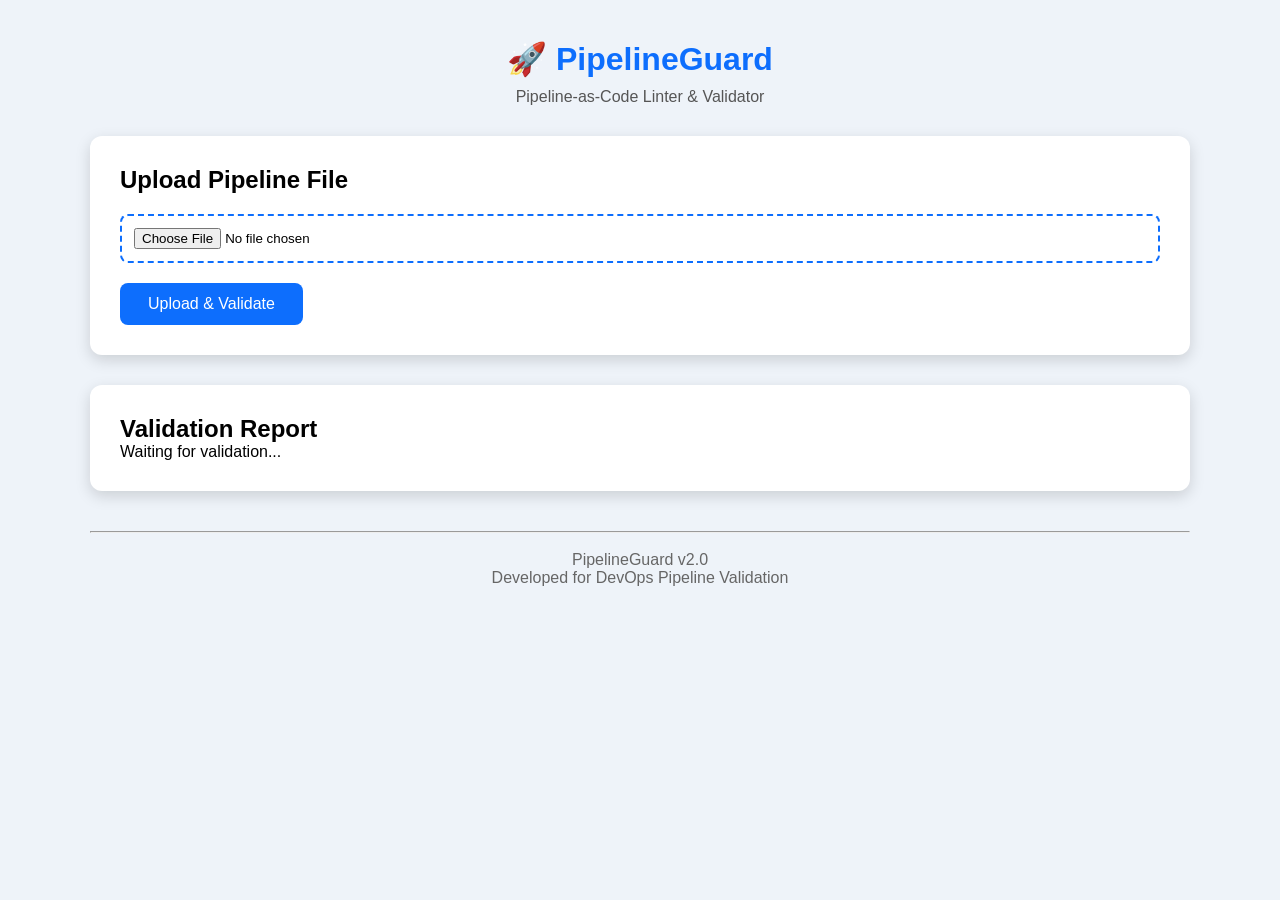
==== frontend/index.html @ d6ab2408 "Initial commit of PipelineGuard" ====
<!DOCTYPE html>
<html lang="en">

<head>

    <meta charset="UTF-8">

    <meta name="viewport"
          content="width=device-width, initial-scale=1.0">

    <title>PipelineGuard</title>

    <link rel="stylesheet"
          href="css/style.css">

</head>

<body>

<div class="container">

    <h1>🚀 PipelineGuard</h1>

    <p class="subtitle">
        Pipeline-as-Code Linter & Validator
    </p>

    <div class="card">

        <h2>Upload Pipeline File</h2>

        <input
            type="file"
            id="fileInput">

        <br>

        <button onclick="uploadFile()">
            Upload & Validate
        </button>

    </div>

    <div class="card">

        <h2>Validation Report</h2>

        <div id="result">

            Waiting for validation...

        </div>

    </div>

    <div class="footer">

        <hr><br>

        <p>

            PipelineGuard v2.0

            <br>

            Developed for DevOps Pipeline Validation

        </p>

    </div>

</div>

<script src="js/script.js"></script>

</body>

</html>
---- frontend/css/style.css ----
*{
    margin:0;
    padding:0;
    box-sizing:border-box;
    font-family:Arial, Helvetica, sans-serif;
}

body{
    background:#eef3f9;
}

.container{
    width:90%;
    max-width:1100px;
    margin:40px auto;
}

h1{
    color:#0d6efd;
    text-align:center;
    margin-bottom:10px;
}

.subtitle{
    text-align:center;
    color:#555;
    margin-bottom:30px;
}

.card{
    background:white;
    border-radius:12px;
    box-shadow:0 5px 15px rgba(0,0,0,.15);
    padding:30px;
    margin-bottom:30px;
}

input[type=file]{
    width:100%;
    padding:12px;
    border:2px dashed #0d6efd;
    border-radius:8px;
    margin:20px 0;
    cursor:pointer;
}

button{
    background:#0d6efd;
    color:white;
    border:none;
    padding:12px 28px;
    border-radius:8px;
    font-size:16px;
    cursor:pointer;
    transition:.3s;
}

button:hover{
    background:#084298;
}

table{
    width:100%;
    border-collapse:collapse;
    margin-top:20px;
}

th{
    background:#0d6efd;
    color:white;
    padding:12px;
    text-align:left;
}

td{
    padding:12px;
    border:1px solid #ddd;
}

.success{
    color:green;
    font-weight:bold;
}

.failed{
    color:red;
    font-weight:bold;
}

.warning{
    color:#ff9800;
    font-weight:bold;
}

.download-btn{
    display:inline-block;
    margin-top:20px;
    background:#198754;
    color:white;
    text-decoration:none;
    padding:12px 24px;
    border-radius:8px;
}

.download-btn:hover{
    background:#146c43;
}

.footer{
    text-align:center;
    margin-top:40px;
    color:#666;
}
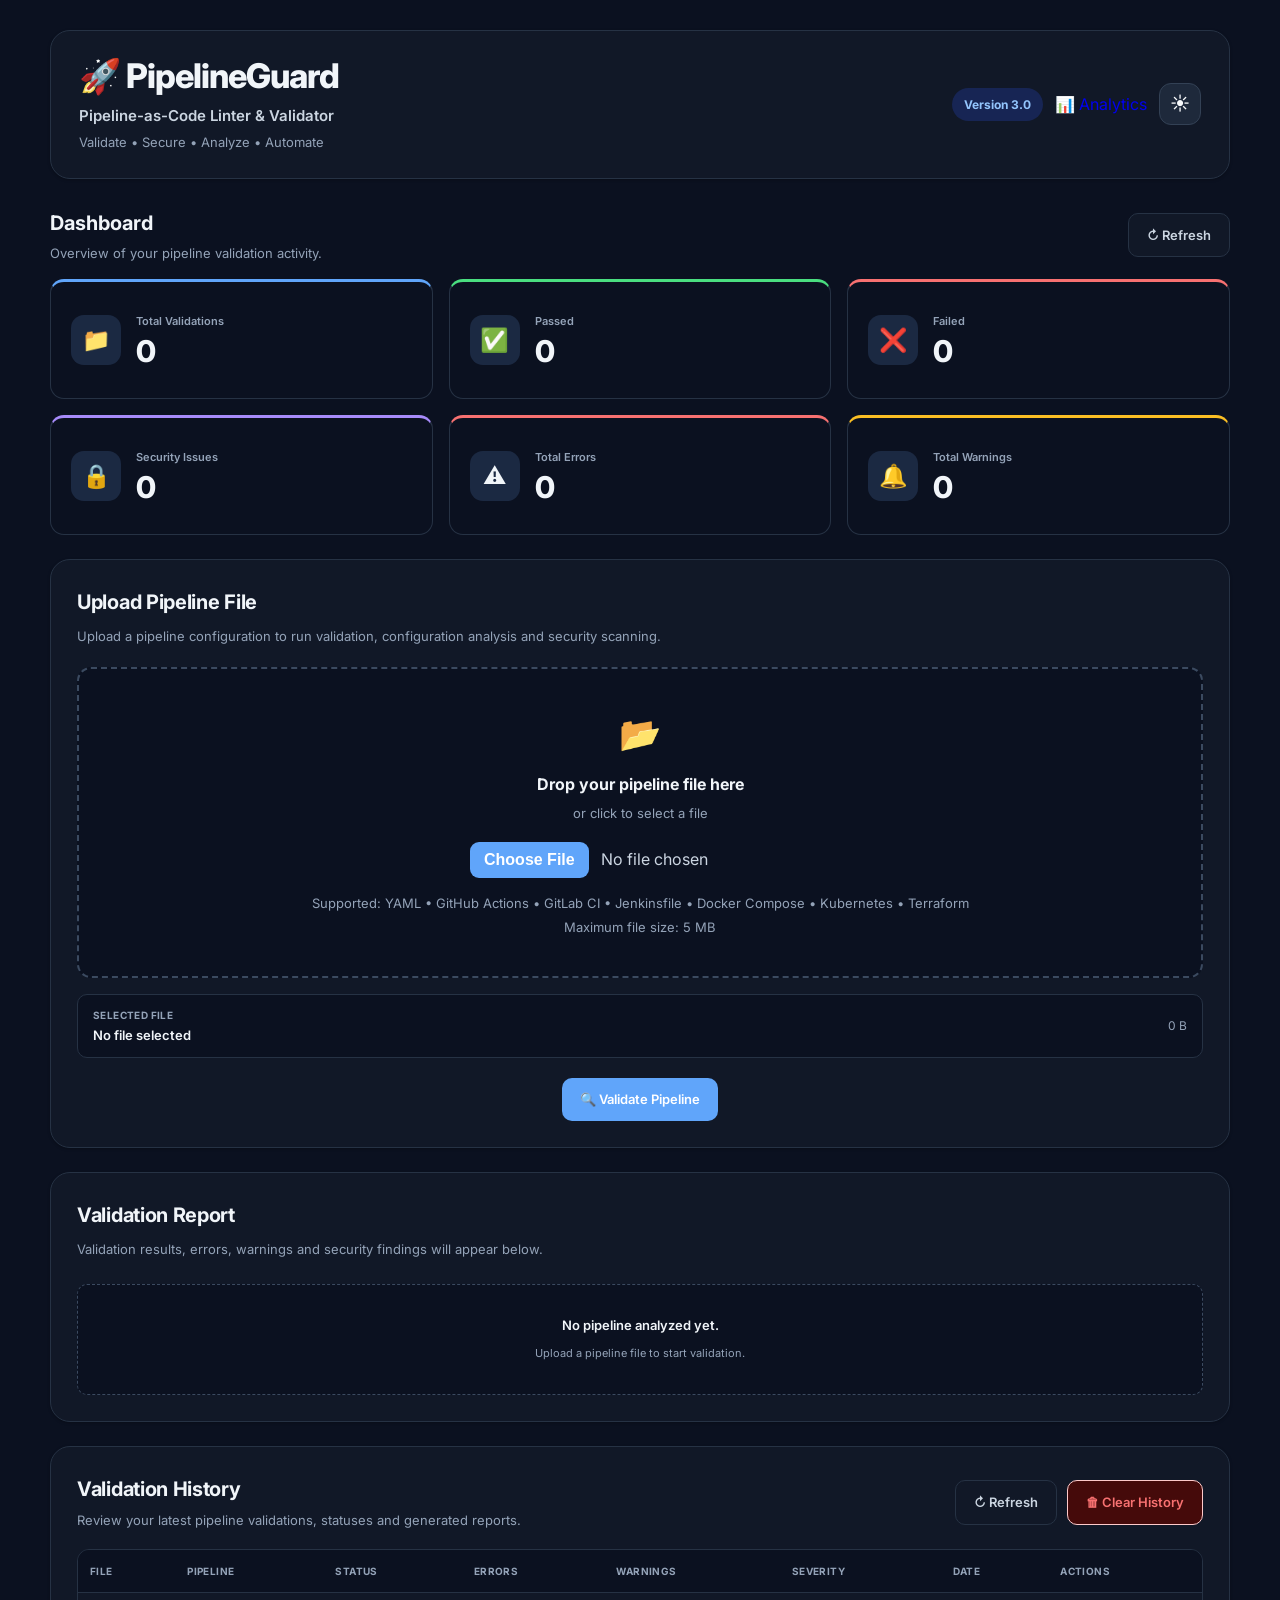
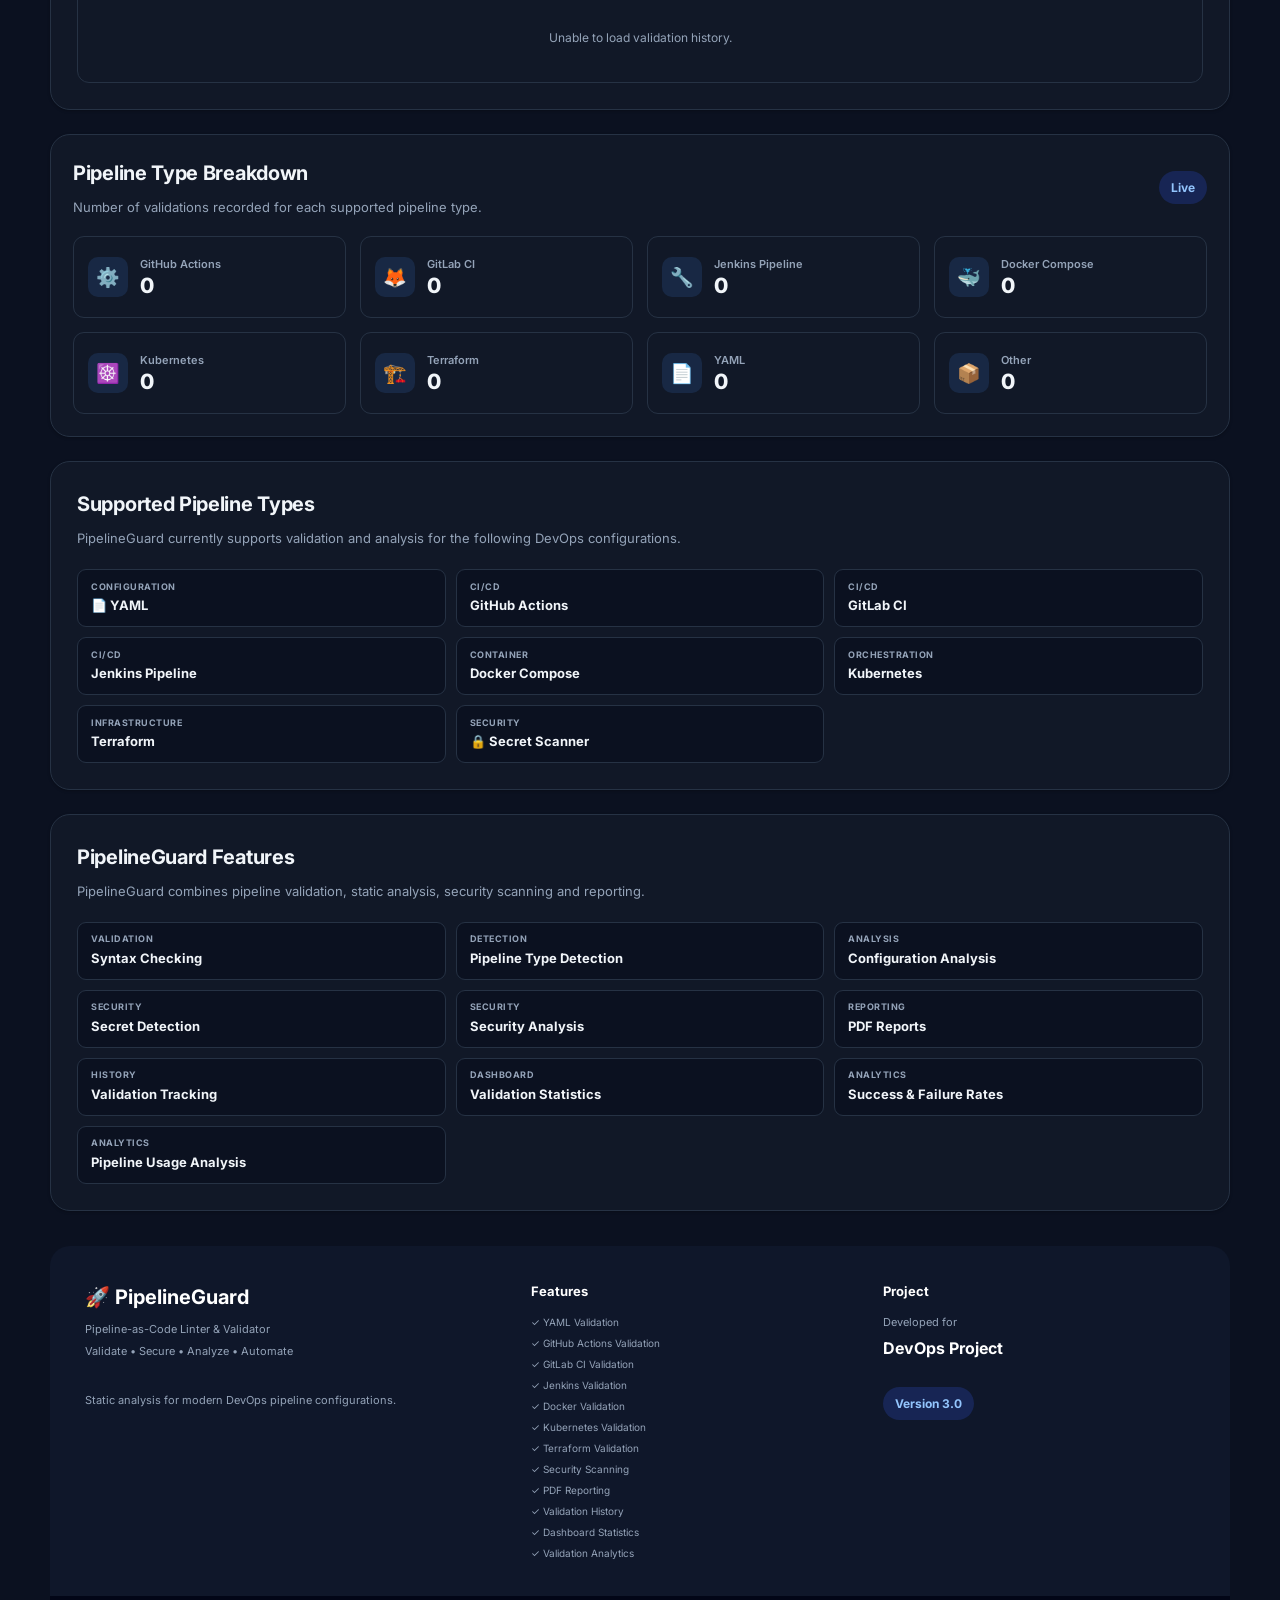
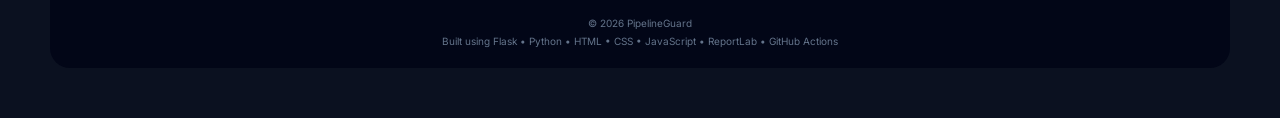
==== commit d5bb1d8f: "Clean project structure and finalize validation features" ====
--- a/frontend/index.html
+++ b/frontend/index.html
@@ -5,74 +5,1201 @@
 
     <meta charset="UTF-8">
 
-    <meta name="viewport"
-          content="width=device-width, initial-scale=1.0">
-
-    <title>PipelineGuard</title>
-
-    <link rel="stylesheet"
-          href="css/style.css">
+    <meta
+        name="viewport"
+        content="width=device-width, initial-scale=1.0"
+    >
+
+    <meta
+        name="description"
+        content="PipelineGuard - Pipeline-as-Code Linter and Validator"
+    >
+
+    <title>
+        PipelineGuard | Pipeline-as-Code Validator
+    </title>
+
+    <link
+        rel="stylesheet"
+        href="css/style.css"
+    >
 
 </head>
 
+
 <body>
 
+
 <div class="container">
 
-    <h1>🚀 PipelineGuard</h1>
-
-    <p class="subtitle">
-        Pipeline-as-Code Linter & Validator
-    </p>
-
-    <div class="card">
-
-        <h2>Upload Pipeline File</h2>
-
-        <input
-            type="file"
-            id="fileInput">
+
+    <!-- =================================================
+         HEADER
+    ================================================== -->
+
+    <header class="header">
+
+        <div class="header-left">
+
+            <h1>
+                🚀 PipelineGuard
+            </h1>
+
+            <p class="subtitle">
+                Pipeline-as-Code Linter &amp; Validator
+            </p>
+
+            <p class="tagline">
+                Validate • Secure • Analyze • Automate
+            </p>
+
+        </div>
+
+
+        <div class="header-actions">
+
+            <span class="version">
+                Version 3.0
+            </span>
+
+            <a
+                href="/analytics.html"
+                class="analytics-link"
+                title="Open Analytics"
+            >
+                📊 Analytics
+            </a>
+
+            <button
+                id="themeToggle"
+                class="theme-toggle"
+                type="button"
+                onclick="toggleTheme()"
+                title="Switch theme"
+                aria-label="Toggle theme"
+            >
+                🌙
+            </button>
+
+        </div>
+
+    </header>
+
+
+
+    <!-- =================================================
+         DASHBOARD
+    ================================================== -->
+
+    <section class="dashboard-section">
+
+        <div class="section-heading">
+
+            <div>
+
+                <h2>
+                    Dashboard
+                </h2>
+
+                <p class="card-description">
+                    Overview of your pipeline validation activity.
+                </p>
+
+            </div>
+
+
+            <button
+                type="button"
+                class="secondary-btn"
+                onclick="loadDashboard()"
+            >
+                ↻ Refresh
+            </button>
+
+        </div>
+
+
+        <div class="dashboard-grid">
+
+
+            <!-- TOTAL -->
+
+            <div class="dashboard-card">
+
+                <div class="dashboard-icon">
+                    📁
+                </div>
+
+                <div>
+
+                    <span class="dashboard-label">
+                        Total Validations
+                    </span>
+
+                    <h1 id="totalFiles">
+                        0
+                    </h1>
+
+                </div>
+
+            </div>
+
+
+
+            <!-- PASSED -->
+
+            <div class="dashboard-card">
+
+                <div class="dashboard-icon">
+                    ✅
+                </div>
+
+                <div>
+
+                    <span class="dashboard-label">
+                        Passed
+                    </span>
+
+                    <h1 id="passedFiles">
+                        0
+                    </h1>
+
+                </div>
+
+            </div>
+
+
+
+            <!-- FAILED -->
+
+            <div class="dashboard-card">
+
+                <div class="dashboard-icon">
+                    ❌
+                </div>
+
+                <div>
+
+                    <span class="dashboard-label">
+                        Failed
+                    </span>
+
+                    <h1 id="failedFiles">
+                        0
+                    </h1>
+
+                </div>
+
+            </div>
+
+
+
+            <!-- SECURITY -->
+
+            <div class="dashboard-card">
+
+                <div class="dashboard-icon">
+                    🔒
+                </div>
+
+                <div>
+
+                    <span class="dashboard-label">
+                        Security Issues
+                    </span>
+
+                    <h1 id="securityIssues">
+                        0
+                    </h1>
+
+                </div>
+
+            </div>
+
+
+
+            <!-- ERRORS -->
+
+            <div class="dashboard-card">
+
+                <div class="dashboard-icon">
+                    ⚠️
+                </div>
+
+                <div>
+
+                    <span class="dashboard-label">
+                        Total Errors
+                    </span>
+
+                    <h1 id="totalErrors">
+                        0
+                    </h1>
+
+                </div>
+
+            </div>
+
+
+
+            <!-- WARNINGS -->
+
+            <div class="dashboard-card">
+
+                <div class="dashboard-icon">
+                    🔔
+                </div>
+
+                <div>
+
+                    <span class="dashboard-label">
+                        Total Warnings
+                    </span>
+
+                    <h1 id="totalWarnings">
+                        0
+                    </h1>
+
+                </div>
+
+            </div>
+
+
+        </div>
+
+    </section>
+
+
+
+    <!-- =================================================
+         UPLOAD PIPELINE
+    ================================================== -->
+
+    <section class="card">
+
+        <h2>
+            Upload Pipeline File
+        </h2>
+
+        <p class="card-description">
+            Upload a pipeline configuration to run validation,
+            configuration analysis and security scanning.
+        </p>
+
+
+        <div
+            id="dropZone"
+            class="drop-zone"
+        >
+
+            <div class="upload-icon">
+                📂
+            </div>
+
+            <h3>
+                Drop your pipeline file here
+            </h3>
+
+            <p>
+                or click to select a file
+            </p>
+
+
+            <input
+                type="file"
+                id="fileInput"
+                accept="*/*"
+            >
+
+
+            <p class="supported-files">
+
+                Supported:
+                YAML • GitHub Actions • GitLab CI •
+                Jenkinsfile • Docker Compose •
+                Kubernetes • Terraform
+
+            </p>
+
+
+            <p class="max-file-size">
+                Maximum file size: 5 MB
+            </p>
+
+        </div>
+
+
+
+        <div class="selected-file">
+
+            <div>
+
+                <span class="selected-file-label">
+                    Selected file
+                </span>
+
+                <div id="selectedFileName">
+                    No file selected
+                </div>
+
+            </div>
+
+
+            <div id="selectedFileSize">
+                0 B
+            </div>
+
+        </div>
+
+
+
+        <div class="upload-actions">
+
+            <button
+                type="button"
+                class="primary-btn"
+                onclick="uploadFile()"
+            >
+                🔍 Validate Pipeline
+            </button>
+
+        </div>
+
+    </section>
+
+
+
+    <!-- =================================================
+         VALIDATION REPORT
+    ================================================== -->
+
+    <section class="card">
+
+        <h2>
+            Validation Report
+        </h2>
+
+        <p class="card-description">
+            Validation results, errors, warnings and security
+            findings will appear below.
+        </p>
+
+
+        <div id="result">
+
+            <div class="history-empty">
+
+                <p>
+                    No pipeline analyzed yet.
+                </p>
+
+                <span>
+                    Upload a pipeline file to start validation.
+                </span>
+
+            </div>
+
+        </div>
+
+    </section>
+
+
+
+    <!-- =================================================
+         VALIDATION HISTORY
+    ================================================== -->
+
+    <section class="card history-section">
+
+
+        <div class="history-header">
+
+            <div>
+
+                <h2>
+                    Validation History
+                </h2>
+
+                <p class="card-description">
+                    Review your latest pipeline validations,
+                    statuses and generated reports.
+                </p>
+
+            </div>
+
+
+            <div class="history-actions">
+
+                <button
+                    type="button"
+                    class="secondary-btn"
+                    onclick="loadHistory()"
+                >
+                    ↻ Refresh
+                </button>
+
+
+                <button
+                    type="button"
+                    class="danger-btn"
+                    onclick="clearHistory()"
+                >
+                    🗑 Clear History
+                </button>
+
+            </div>
+
+        </div>
+
+
+
+        <div class="history-table-wrapper">
+
+            <table class="history-table">
+
+                <thead>
+
+                    <tr>
+
+                        <th>
+                            File
+                        </th>
+
+                        <th>
+                            Pipeline
+                        </th>
+
+                        <th>
+                            Status
+                        </th>
+
+                        <th>
+                            Errors
+                        </th>
+
+                        <th>
+                            Warnings
+                        </th>
+
+                        <th>
+                            Severity
+                        </th>
+
+                        <th>
+                            Date
+                        </th>
+
+                        <th>
+                            Actions
+                        </th>
+
+                    </tr>
+
+                </thead>
+
+
+                <tbody id="historyTableBody">
+
+                    <tr>
+
+                        <td
+                            colspan="8"
+                            class="history-empty-cell"
+                        >
+                            Loading validation history...
+                        </td>
+
+                    </tr>
+
+                </tbody>
+
+            </table>
+
+        </div>
+
+
+        <div
+            id="historyList"
+            style="display: none;"
+        >
+        </div>
+
+
+    </section>
+
+
+
+    <!-- =================================================
+         PIPELINE TYPE BREAKDOWN
+    ================================================== -->
+
+    <section class="card pipeline-breakdown-section">
+
+
+        <div class="section-heading">
+
+            <div>
+
+                <h2>
+                    Pipeline Type Breakdown
+                </h2>
+
+                <p class="card-description">
+                    Number of validations recorded for each
+                    supported pipeline type.
+                </p>
+
+            </div>
+
+
+            <span class="version">
+                Live
+            </span>
+
+        </div>
+
+
+        <div class="pipeline-breakdown-grid">
+
+
+            <!-- GITHUB -->
+
+            <div class="pipeline-breakdown-card">
+
+                <div class="pipeline-breakdown-icon">
+                    ⚙️
+                </div>
+
+                <div class="pipeline-breakdown-content">
+
+                    <span>
+                        GitHub Actions
+                    </span>
+
+                    <strong id="githubCount">
+                        0
+                    </strong>
+
+                </div>
+
+            </div>
+
+
+
+            <!-- GITLAB -->
+
+            <div class="pipeline-breakdown-card">
+
+                <div class="pipeline-breakdown-icon">
+                    🦊
+                </div>
+
+                <div class="pipeline-breakdown-content">
+
+                    <span>
+                        GitLab CI
+                    </span>
+
+                    <strong id="gitlabCount">
+                        0
+                    </strong>
+
+                </div>
+
+            </div>
+
+
+
+            <!-- JENKINS -->
+
+            <div class="pipeline-breakdown-card">
+
+                <div class="pipeline-breakdown-icon">
+                    🔧
+                </div>
+
+                <div class="pipeline-breakdown-content">
+
+                    <span>
+                        Jenkins Pipeline
+                    </span>
+
+                    <strong id="jenkinsCount">
+                        0
+                    </strong>
+
+                </div>
+
+            </div>
+
+
+
+            <!-- DOCKER -->
+
+            <div class="pipeline-breakdown-card">
+
+                <div class="pipeline-breakdown-icon">
+                    🐳
+                </div>
+
+                <div class="pipeline-breakdown-content">
+
+                    <span>
+                        Docker Compose
+                    </span>
+
+                    <strong id="dockerCount">
+                        0
+                    </strong>
+
+                </div>
+
+            </div>
+
+
+
+            <!-- KUBERNETES -->
+
+            <div class="pipeline-breakdown-card">
+
+                <div class="pipeline-breakdown-icon">
+                    ☸️
+                </div>
+
+                <div class="pipeline-breakdown-content">
+
+                    <span>
+                        Kubernetes
+                    </span>
+
+                    <strong id="kubernetesCount">
+                        0
+                    </strong>
+
+                </div>
+
+            </div>
+
+
+
+            <!-- TERRAFORM -->
+
+            <div class="pipeline-breakdown-card">
+
+                <div class="pipeline-breakdown-icon">
+                    🏗️
+                </div>
+
+                <div class="pipeline-breakdown-content">
+
+                    <span>
+                        Terraform
+                    </span>
+
+                    <strong id="terraformCount">
+                        0
+                    </strong>
+
+                </div>
+
+            </div>
+
+
+
+            <!-- YAML -->
+
+            <div class="pipeline-breakdown-card">
+
+                <div class="pipeline-breakdown-icon">
+                    📄
+                </div>
+
+                <div class="pipeline-breakdown-content">
+
+                    <span>
+                        YAML
+                    </span>
+
+                    <strong id="yamlCount">
+                        0
+                    </strong>
+
+                </div>
+
+            </div>
+
+
+
+            <!-- OTHER -->
+
+            <div class="pipeline-breakdown-card">
+
+                <div class="pipeline-breakdown-icon">
+                    📦
+                </div>
+
+                <div class="pipeline-breakdown-content">
+
+                    <span>
+                        Other
+                    </span>
+
+                    <strong id="otherCount">
+                        0
+                    </strong>
+
+                </div>
+
+            </div>
+
+
+        </div>
+
+    </section>
+
+
+
+    <!-- =================================================
+         SUPPORTED PIPELINE TYPES
+    ================================================== -->
+
+    <section class="card">
+
+        <h2>
+            Supported Pipeline Types
+        </h2>
+
+        <p class="card-description">
+            PipelineGuard currently supports validation and
+            analysis for the following DevOps configurations.
+        </p>
+
+
+        <div class="summary-grid">
+
+
+            <div class="summary-item">
+
+                <span>
+                    Configuration
+                </span>
+
+                <strong>
+                    📄 YAML
+                </strong>
+
+            </div>
+
+
+            <div class="summary-item">
+
+                <span>
+                    CI/CD
+                </span>
+
+                <strong>
+                    GitHub Actions
+                </strong>
+
+            </div>
+
+
+            <div class="summary-item">
+
+                <span>
+                    CI/CD
+                </span>
+
+                <strong>
+                    GitLab CI
+                </strong>
+
+            </div>
+
+
+            <div class="summary-item">
+
+                <span>
+                    CI/CD
+                </span>
+
+                <strong>
+                    Jenkins Pipeline
+                </strong>
+
+            </div>
+
+
+            <div class="summary-item">
+
+                <span>
+                    Container
+                </span>
+
+                <strong>
+                    Docker Compose
+                </strong>
+
+            </div>
+
+
+            <div class="summary-item">
+
+                <span>
+                    Orchestration
+                </span>
+
+                <strong>
+                    Kubernetes
+                </strong>
+
+            </div>
+
+
+            <div class="summary-item">
+
+                <span>
+                    Infrastructure
+                </span>
+
+                <strong>
+                    Terraform
+                </strong>
+
+            </div>
+
+
+            <div class="summary-item">
+
+                <span>
+                    Security
+                </span>
+
+                <strong>
+                    🔒 Secret Scanner
+                </strong>
+
+            </div>
+
+
+        </div>
+
+    </section>
+
+
+
+    <!-- =================================================
+         PIPELINEGUARD FEATURES
+    ================================================== -->
+
+    <section class="card">
+
+        <h2>
+            PipelineGuard Features
+        </h2>
+
+        <p class="card-description">
+            PipelineGuard combines pipeline validation,
+            static analysis, security scanning and reporting.
+        </p>
+
+
+        <div class="summary-grid">
+
+
+            <div class="summary-item">
+
+                <span>
+                    Validation
+                </span>
+
+                <strong>
+                    Syntax Checking
+                </strong>
+
+            </div>
+
+
+            <div class="summary-item">
+
+                <span>
+                    Detection
+                </span>
+
+                <strong>
+                    Pipeline Type Detection
+                </strong>
+
+            </div>
+
+
+            <div class="summary-item">
+
+                <span>
+                    Analysis
+                </span>
+
+                <strong>
+                    Configuration Analysis
+                </strong>
+
+            </div>
+
+
+            <div class="summary-item">
+
+                <span>
+                    Security
+                </span>
+
+                <strong>
+                    Secret Detection
+                </strong>
+
+            </div>
+
+
+            <div class="summary-item">
+
+                <span>
+                    Security
+                </span>
+
+                <strong>
+                    Security Analysis
+                </strong>
+
+            </div>
+
+
+            <div class="summary-item">
+
+                <span>
+                    Reporting
+                </span>
+
+                <strong>
+                    PDF Reports
+                </strong>
+
+            </div>
+
+
+            <div class="summary-item">
+
+                <span>
+                    History
+                </span>
+
+                <strong>
+                    Validation Tracking
+                </strong>
+
+            </div>
+
+
+            <div class="summary-item">
+
+                <span>
+                    Dashboard
+                </span>
+
+                <strong>
+                    Validation Statistics
+                </strong>
+
+            </div>
+
+
+            <div class="summary-item">
+
+                <span>
+                    Analytics
+                </span>
+
+                <strong>
+                    Success &amp; Failure Rates
+                </strong>
+
+            </div>
+
+
+            <div class="summary-item">
+
+                <span>
+                    Analytics
+                </span>
+
+                <strong>
+                    Pipeline Usage Analysis
+                </strong>
+
+            </div>
+
+
+        </div>
+
+    </section>
+
+
+
+    <!-- =================================================
+         FOOTER
+    ================================================== -->
+
+    <footer class="footer">
+
+
+        <div class="footer-left">
+
+            <h2>
+                🚀 PipelineGuard
+            </h2>
+
+            <p>
+                Pipeline-as-Code Linter &amp; Validator
+            </p>
+
+            <p>
+                Validate • Secure • Analyze • Automate
+            </p>
+
+            <br>
+
+            <p>
+                Static analysis for modern
+                DevOps pipeline configurations.
+            </p>
+
+        </div>
+
+
+
+        <div class="footer-center">
+
+            <h3>
+                Features
+            </h3>
+
+            <ul>
+
+                <li>
+                    ✓ YAML Validation
+                </li>
+
+                <li>
+                    ✓ GitHub Actions Validation
+                </li>
+
+                <li>
+                    ✓ GitLab CI Validation
+                </li>
+
+                <li>
+                    ✓ Jenkins Validation
+                </li>
+
+                <li>
+                    ✓ Docker Validation
+                </li>
+
+                <li>
+                    ✓ Kubernetes Validation
+                </li>
+
+                <li>
+                    ✓ Terraform Validation
+                </li>
+
+                <li>
+                    ✓ Security Scanning
+                </li>
+
+                <li>
+                    ✓ PDF Reporting
+                </li>
+
+                <li>
+                    ✓ Validation History
+                </li>
+
+                <li>
+                    ✓ Dashboard Statistics
+                </li>
+
+                <li>
+                    ✓ Validation Analytics
+                </li>
+
+            </ul>
+
+        </div>
+
+
+
+        <div class="footer-right">
+
+            <h3>
+                Project
+            </h3>
+
+            <p>
+                Developed for
+            </p>
+
+            <h4>
+                DevOps Project
+            </h4>
+
+            <br>
+
+            <span class="version">
+                Version 3.0
+            </span>
+
+        </div>
+
+
+    </footer>
+
+
+
+    <!-- =================================================
+         COPYRIGHT
+    ================================================== -->
+
+    <div class="copyright">
+
+        © 2026 PipelineGuard
 
         <br>
 
-        <button onclick="uploadFile()">
-            Upload & Validate
-        </button>
+        Built using
+        Flask • Python • HTML • CSS • JavaScript •
+        ReportLab • GitHub Actions
 
     </div>
 
-    <div class="card">
-
-        <h2>Validation Report</h2>
-
-        <div id="result">
-
-            Waiting for validation...
-
-        </div>
-
-    </div>
-
-    <div class="footer">
-
-        <hr><br>
-
-        <p>
-
-            PipelineGuard v2.0
-
-            <br>
-
-            Developed for DevOps Pipeline Validation
-
-        </p>
-
-    </div>
 
 </div>
 
+
+
+<!-- =================================================
+     NOTIFICATION CONTAINER
+===================================================== -->
+
+<div
+    id="notificationContainer"
+    class="notification-container"
+>
+</div>
+
+
+
 <script src="js/script.js"></script>
 
+
 </body>
 
 </html>
--- a/frontend/css/style.css
+++ b/frontend/css/style.css
@@ -1,113 +1,5665 @@
-*{
-    margin:0;
-    padding:0;
-    box-sizing:border-box;
-    font-family:Arial, Helvetica, sans-serif;
-}
-
-body{
-    background:#eef3f9;
-}
-
-.container{
-    width:90%;
-    max-width:1100px;
-    margin:40px auto;
-}
-
-h1{
-    color:#0d6efd;
-    text-align:center;
-    margin-bottom:10px;
-}
-
-.subtitle{
-    text-align:center;
-    color:#555;
-    margin-bottom:30px;
-}
-
-.card{
-    background:white;
-    border-radius:12px;
-    box-shadow:0 5px 15px rgba(0,0,0,.15);
-    padding:30px;
-    margin-bottom:30px;
-}
-
-input[type=file]{
-    width:100%;
-    padding:12px;
-    border:2px dashed #0d6efd;
-    border-radius:8px;
-    margin:20px 0;
-    cursor:pointer;
-}
-
-button{
-    background:#0d6efd;
-    color:white;
-    border:none;
-    padding:12px 28px;
-    border-radius:8px;
-    font-size:16px;
-    cursor:pointer;
-    transition:.3s;
-}
-
-button:hover{
-    background:#084298;
-}
-
-table{
-    width:100%;
-    border-collapse:collapse;
-    margin-top:20px;
-}
-
-th{
-    background:#0d6efd;
-    color:white;
-    padding:12px;
-    text-align:left;
-}
-
-td{
-    padding:12px;
-    border:1px solid #ddd;
-}
-
-.success{
-    color:green;
-    font-weight:bold;
-}
-
-.failed{
-    color:red;
-    font-weight:bold;
-}
-
-.warning{
-    color:#ff9800;
-    font-weight:bold;
-}
-
-.download-btn{
-    display:inline-block;
-    margin-top:20px;
-    background:#198754;
-    color:white;
-    text-decoration:none;
-    padding:12px 24px;
-    border-radius:8px;
-}
-
-.download-btn:hover{
-    background:#146c43;
-}
-
-.footer{
-    text-align:center;
-    margin-top:40px;
-    color:#666;
-}+/* =========================================================
+   PIPELINEGUARD v3.0
+   COMPLETE FRONTEND STYLESHEET
+========================================================= */
+
+@import url("https://fonts.googleapis.com/css2?family=Inter:wght@400;500;600;700;800&display=swap");
+
+
+/* =========================================================
+   GLOBAL VARIABLES
+========================================================= */
+
+:root {
+    --primary: #2563eb;
+    --primary-dark: #1d4ed8;
+    --primary-light: #eff6ff;
+
+    --success: #16a34a;
+    --success-bg: #f0fdf4;
+
+    --danger: #dc2626;
+    --danger-bg: #fef2f2;
+
+    --warning: #d97706;
+    --warning-bg: #fffbeb;
+
+    --purple: #7c3aed;
+    --purple-bg: #f5f3ff;
+
+    --bg: #f6f8fc;
+    --card-bg: #ffffff;
+
+    --text: #0f172a;
+    --text-secondary: #475569;
+    --text-muted: #64748b;
+
+    --border: #e2e8f0;
+    --border-dark: #cbd5e1;
+
+    --header-bg: #ffffff;
+
+    --shadow-sm: 0 1px 3px rgba(15, 23, 42, 0.05);
+    --shadow: 0 8px 25px rgba(15, 23, 42, 0.07);
+    --shadow-lg: 0 18px 45px rgba(15, 23, 42, 0.10);
+
+    --radius: 14px;
+    --radius-lg: 20px;
+
+    --transition: 0.25s ease;
+}
+
+
+/* =========================================================
+   RESET
+========================================================= */
+
+* {
+    margin: 0;
+    padding: 0;
+    box-sizing: border-box;
+}
+
+html {
+    scroll-behavior: smooth;
+}
+
+body {
+    min-height: 100vh;
+
+    font-family:
+        "Inter",
+        -apple-system,
+        BlinkMacSystemFont,
+        "Segoe UI",
+        sans-serif;
+
+    background: var(--bg);
+    color: var(--text);
+
+    line-height: 1.6;
+
+    transition:
+        background var(--transition),
+        color var(--transition);
+}
+
+button,
+input,
+select,
+textarea {
+    font: inherit;
+}
+
+button,
+a {
+    -webkit-tap-highlight-color: transparent;
+}
+
+button {
+    border: 0;
+}
+
+a {
+    text-decoration: none;
+}
+
+
+/* =========================================================
+   MAIN CONTAINER
+========================================================= */
+
+.container {
+    width: min(1180px, calc(100% - 40px));
+    margin: 0 auto;
+    padding: 30px 0 50px;
+}
+
+
+/* =========================================================
+   HEADER
+========================================================= */
+
+.header {
+    display: flex;
+    align-items: center;
+    justify-content: space-between;
+
+    gap: 25px;
+
+    margin-bottom: 28px;
+    padding: 25px 28px;
+
+    background: var(--header-bg);
+
+    border: 1px solid var(--border);
+    border-radius: var(--radius-lg);
+
+    box-shadow: var(--shadow-sm);
+}
+
+.header-left {
+    min-width: 0;
+}
+
+.header h1 {
+    font-size: clamp(25px, 4vw, 34px);
+    font-weight: 800;
+
+    letter-spacing: -1px;
+
+    color: var(--text);
+
+    line-height: 1.2;
+}
+
+.subtitle {
+    margin-top: 7px;
+
+    font-size: 15px;
+    font-weight: 600;
+
+    color: var(--text-secondary);
+}
+
+.tagline {
+    margin-top: 4px;
+
+    font-size: 13px;
+
+    color: var(--text-muted);
+}
+
+
+/* =========================================================
+   HEADER ACTIONS
+========================================================= */
+
+.header-actions {
+    display: flex;
+    align-items: center;
+
+    gap: 12px;
+
+    flex-shrink: 0;
+}
+
+.version {
+    display: inline-flex;
+    align-items: center;
+    justify-content: center;
+
+    padding: 7px 12px;
+
+    border-radius: 999px;
+
+    background: var(--primary-light);
+    color: var(--primary-dark);
+
+    font-size: 12px;
+    font-weight: 700;
+
+    white-space: nowrap;
+}
+
+
+/* =========================================================
+   THEME BUTTON
+========================================================= */
+
+#themeToggle,
+.theme-toggle {
+    width: 42px;
+    height: 42px;
+
+    display: flex;
+    align-items: center;
+    justify-content: center;
+
+    border: 1px solid var(--border);
+    border-radius: 12px;
+
+    background: var(--card-bg);
+    color: var(--text);
+
+    font-size: 19px;
+
+    cursor: pointer;
+
+    transition:
+        transform var(--transition),
+        border-color var(--transition),
+        box-shadow var(--transition),
+        background var(--transition);
+}
+
+#themeToggle:hover,
+.theme-toggle:hover {
+    transform: translateY(-2px);
+
+    border-color: var(--primary);
+
+    box-shadow: var(--shadow-sm);
+}
+
+
+/* =========================================================
+   SECTION HEADING
+========================================================= */
+
+.section-heading {
+    display: flex;
+    align-items: center;
+    justify-content: space-between;
+
+    gap: 20px;
+
+    margin-bottom: 16px;
+}
+
+.section-heading h2 {
+    margin-bottom: 4px;
+
+    font-size: 20px;
+    font-weight: 700;
+
+    color: var(--text);
+}
+
+.section-heading .card-description {
+    margin-bottom: 0;
+}
+
+
+/* =========================================================
+   DASHBOARD SECTION
+========================================================= */
+
+.dashboard-section {
+    margin-bottom: 24px;
+}
+
+
+/* =========================================================
+   DASHBOARD
+========================================================= */
+
+.dashboard {
+    display: grid;
+
+    grid-template-columns:
+        repeat(3, minmax(0, 1fr));
+
+    gap: 18px;
+}
+
+.dashboard-card {
+    position: relative;
+    overflow: hidden;
+
+    min-height: 125px;
+
+    display: flex;
+    align-items: center;
+
+    gap: 17px;
+
+    padding: 21px;
+
+    background: var(--card-bg);
+
+    border: 1px solid var(--border);
+    border-radius: var(--radius);
+
+    box-shadow: var(--shadow-sm);
+
+    transition:
+        transform var(--transition),
+        box-shadow var(--transition),
+        border-color var(--transition);
+}
+
+.dashboard-card:hover {
+    transform: translateY(-3px);
+
+    box-shadow: var(--shadow);
+
+    border-color: var(--border-dark);
+}
+
+.dashboard-icon {
+    width: 50px;
+    height: 50px;
+
+    display: flex;
+    align-items: center;
+    justify-content: center;
+
+    flex-shrink: 0;
+
+    border-radius: 14px;
+
+    background: var(--bg);
+
+    font-size: 23px;
+}
+
+.dashboard-label {
+    display: block;
+
+    margin-bottom: 5px;
+
+    font-size: 12px;
+    font-weight: 600;
+
+    color: var(--text-muted);
+}
+
+.dashboard-card h1 {
+    font-size: 30px;
+    font-weight: 800;
+
+    letter-spacing: -0.8px;
+
+    color: var(--text);
+
+    line-height: 1.1;
+}
+
+
+/* =========================================================
+   DASHBOARD CARD COLORS
+========================================================= */
+
+.dashboard-card:nth-child(1) {
+    border-top: 3px solid var(--primary);
+}
+
+.dashboard-card:nth-child(2) {
+    border-top: 3px solid var(--success);
+}
+
+.dashboard-card:nth-child(3) {
+    border-top: 3px solid var(--danger);
+}
+
+.dashboard-card:nth-child(4) {
+    border-top: 3px solid var(--purple);
+}
+
+.dashboard-card:nth-child(5) {
+    border-top: 3px solid var(--danger);
+}
+
+.dashboard-card:nth-child(6) {
+    border-top: 3px solid var(--warning);
+}
+
+
+/* =========================================================
+   GENERAL CARD
+========================================================= */
+
+.card {
+    margin-bottom: 24px;
+
+    padding: 26px;
+
+    background: var(--card-bg);
+
+    border: 1px solid var(--border);
+    border-radius: var(--radius-lg);
+
+    box-shadow: var(--shadow-sm);
+}
+
+.card h2 {
+    margin-bottom: 8px;
+
+    font-size: 20px;
+    font-weight: 700;
+
+    letter-spacing: -0.3px;
+
+    color: var(--text);
+}
+
+.card-description {
+    margin-bottom: 20px;
+
+    font-size: 13px;
+
+    color: var(--text-muted);
+}
+
+
+/* =========================================================
+   VALIDATION ANALYTICS
+========================================================= */
+
+.analytics-section {
+    overflow: hidden;
+}
+
+
+/* =========================================================
+   ANALYTICS RATE CARDS
+========================================================= */
+
+.analytics-rate-grid {
+    display: grid;
+
+    grid-template-columns:
+        repeat(3, minmax(0, 1fr));
+
+    gap: 16px;
+
+    margin-bottom: 20px;
+}
+
+.analytics-rate-card {
+    min-height: 125px;
+
+    display: flex;
+    align-items: center;
+
+    gap: 16px;
+
+    padding: 20px;
+
+    background: var(--bg);
+
+    border: 1px solid var(--border);
+    border-radius: var(--radius);
+
+    transition:
+        transform var(--transition),
+        box-shadow var(--transition),
+        border-color var(--transition);
+}
+
+.analytics-rate-card:hover {
+    transform: translateY(-2px);
+
+    border-color: var(--border-dark);
+
+    box-shadow: var(--shadow-sm);
+}
+
+.analytics-rate-card:nth-child(1) {
+    border-top: 3px solid var(--success);
+}
+
+.analytics-rate-card:nth-child(2) {
+    border-top: 3px solid var(--danger);
+}
+
+.analytics-rate-card:nth-child(3) {
+    border-top: 3px solid var(--purple);
+}
+
+.analytics-rate-icon {
+    width: 48px;
+    height: 48px;
+
+    display: flex;
+    align-items: center;
+    justify-content: center;
+
+    flex-shrink: 0;
+
+    background: var(--card-bg);
+
+    border: 1px solid var(--border);
+    border-radius: 13px;
+
+    font-size: 21px;
+}
+
+.analytics-label {
+    display: block;
+
+    margin-bottom: 3px;
+
+    color: var(--text-muted);
+
+    font-size: 11px;
+    font-weight: 700;
+
+    text-transform: uppercase;
+
+    letter-spacing: 0.4px;
+}
+
+.analytics-rate-card h2 {
+    margin: 0 0 2px;
+
+    color: var(--text);
+
+    font-size: 27px;
+    font-weight: 800;
+
+    line-height: 1.2;
+}
+
+.analytics-rate-card p {
+    color: var(--text-muted);
+
+    font-size: 11px;
+}
+
+
+/* =========================================================
+   ANALYTICS PANELS
+========================================================= */
+
+.analytics-panel {
+    margin-top: 18px;
+
+    padding: 20px;
+
+    background: var(--bg);
+
+    border: 1px solid var(--border);
+    border-radius: var(--radius);
+}
+
+.analytics-panel-header {
+    display: flex;
+    align-items: center;
+    justify-content: space-between;
+
+    gap: 15px;
+
+    margin-bottom: 18px;
+}
+
+.analytics-panel-header h3 {
+    margin-bottom: 3px;
+
+    color: var(--text);
+
+    font-size: 15px;
+    font-weight: 700;
+}
+
+.analytics-panel-header p {
+    color: var(--text-muted);
+
+    font-size: 11px;
+}
+
+
+/* =========================================================
+   VALIDATION PERFORMANCE
+========================================================= */
+
+.performance-bars {
+    display: flex;
+    flex-direction: column;
+
+    gap: 17px;
+}
+
+.performance-row {
+    width: 100%;
+}
+
+.performance-info {
+    display: flex;
+    align-items: center;
+    justify-content: space-between;
+
+    gap: 15px;
+
+    margin-bottom: 7px;
+}
+
+.performance-info span {
+    color: var(--text-secondary);
+
+    font-size: 12px;
+    font-weight: 600;
+}
+
+.performance-info strong {
+    color: var(--text);
+
+    font-size: 12px;
+    font-weight: 800;
+}
+
+.progress-track {
+    width: 100%;
+    height: 10px;
+
+    overflow: hidden;
+
+    background: var(--card-bg);
+
+    border: 1px solid var(--border);
+    border-radius: 999px;
+}
+
+.progress-fill {
+    width: 0;
+    height: 100%;
+
+    border-radius: 999px;
+
+    transition:
+        width 0.6s ease;
+}
+
+.progress-pass {
+    background: var(--success);
+}
+
+.progress-fail {
+    background: var(--danger);
+}
+
+.progress-security {
+    background: var(--purple);
+}
+
+
+/* =========================================================
+   PIPELINE ANALYTICS
+========================================================= */
+
+.pipeline-analytics-grid {
+    display: grid;
+
+    grid-template-columns:
+        repeat(4, minmax(0, 1fr));
+
+    gap: 12px;
+}
+
+.pipeline-analytics-item {
+    min-width: 0;
+
+    padding: 15px;
+
+    background: var(--card-bg);
+
+    border: 1px solid var(--border);
+    border-radius: 10px;
+
+    transition:
+        transform var(--transition),
+        border-color var(--transition),
+        box-shadow var(--transition);
+}
+
+.pipeline-analytics-item:hover {
+    transform: translateY(-2px);
+
+    border-color: var(--primary);
+
+    box-shadow: var(--shadow-sm);
+}
+
+.pipeline-analytics-item span {
+    display: block;
+
+    margin-bottom: 7px;
+
+    overflow: hidden;
+
+    color: var(--text-muted);
+
+    font-size: 10px;
+    font-weight: 700;
+
+    text-overflow: ellipsis;
+    white-space: nowrap;
+
+    text-transform: uppercase;
+
+    letter-spacing: 0.3px;
+}
+
+.pipeline-analytics-item strong {
+    display: block;
+
+    color: var(--text);
+
+    font-size: 23px;
+    font-weight: 800;
+}
+
+
+/* =========================================================
+   RECENT ACTIVITY
+========================================================= */
+
+.recent-activity-wrapper {
+    width: 100%;
+
+    overflow-x: auto;
+
+    background: var(--card-bg);
+
+    border: 1px solid var(--border);
+    border-radius: 10px;
+}
+
+.recent-activity-table {
+    width: 100%;
+
+    min-width: 800px;
+
+    border-collapse: collapse;
+}
+
+.recent-activity-table th,
+.recent-activity-table td {
+    padding: 12px;
+
+    border-bottom:
+        1px solid
+        var(--border);
+
+    text-align: left;
+    vertical-align: middle;
+
+    font-size: 10px;
+}
+
+.recent-activity-table th {
+    background: var(--card-bg);
+
+    color: var(--text-muted);
+
+    font-size: 9px;
+    font-weight: 700;
+
+    text-transform: uppercase;
+
+    letter-spacing: 0.4px;
+
+    white-space: nowrap;
+}
+
+.recent-activity-table td {
+    color: var(--text-secondary);
+}
+
+.recent-activity-table tbody tr:last-child td {
+    border-bottom: 0;
+}
+
+.recent-activity-table tbody tr {
+    transition:
+        background var(--transition);
+}
+
+.recent-activity-table tbody tr:hover {
+    background:
+        rgba(37, 99, 235, 0.035);
+}
+
+
+/* =========================================================
+   UPLOAD AREA
+========================================================= */
+
+#dropZone,
+.drop-zone {
+    width: 100%;
+
+    padding: 38px 25px;
+
+    text-align: center;
+
+    border: 2px dashed var(--border-dark);
+    border-radius: var(--radius);
+
+    background: var(--bg);
+
+    cursor: pointer;
+
+    transition:
+        border-color var(--transition),
+        background var(--transition),
+        transform var(--transition);
+}
+
+#dropZone:hover,
+.drop-zone:hover {
+    border-color: var(--primary);
+    background: var(--primary-light);
+}
+
+#dropZone.drag-active,
+.drop-zone.drag-active {
+    border-color: var(--primary);
+    background: var(--primary-light);
+
+    transform: scale(1.005);
+}
+
+.upload-icon {
+    margin-bottom: 10px;
+
+    font-size: 34px;
+}
+
+.drop-zone h3,
+#dropZone h3 {
+    margin-bottom: 6px;
+
+    font-size: 16px;
+    font-weight: 700;
+
+    color: var(--text);
+}
+
+.drop-zone p,
+#dropZone p {
+    font-size: 13px;
+
+    color: var(--text-muted);
+}
+
+.supported-files {
+    margin-top: 10px;
+}
+
+.max-file-size {
+    margin-top: 3px;
+}
+
+
+/* =========================================================
+   FILE INPUT
+========================================================= */
+
+#fileInput {
+    max-width: 100%;
+
+    margin: 18px auto 5px;
+
+    color: var(--text-secondary);
+}
+
+#fileInput::file-selector-button {
+    margin-right: 12px;
+
+    padding: 9px 14px;
+
+    border: 0;
+    border-radius: 9px;
+
+    background: var(--primary);
+    color: white;
+
+    font-weight: 600;
+
+    cursor: pointer;
+
+    transition: var(--transition);
+}
+
+#fileInput::file-selector-button:hover {
+    background: var(--primary-dark);
+}
+
+
+/* =========================================================
+   SELECTED FILE
+========================================================= */
+
+.selected-file {
+    display: flex;
+    align-items: center;
+    justify-content: space-between;
+
+    gap: 15px;
+
+    margin-top: 16px;
+
+    padding: 12px 15px;
+
+    background: var(--bg);
+
+    border: 1px solid var(--border);
+    border-radius: 10px;
+}
+
+.selected-file-label {
+    display: block;
+
+    margin-bottom: 2px;
+
+    font-size: 10px;
+    font-weight: 700;
+
+    color: var(--text-muted);
+
+    text-transform: uppercase;
+
+    letter-spacing: 0.4px;
+}
+
+#selectedFileName {
+    font-size: 13px;
+    font-weight: 600;
+
+    color: var(--text);
+
+    overflow-wrap: anywhere;
+}
+
+#selectedFileSize {
+    font-size: 12px;
+
+    color: var(--text-muted);
+
+    white-space: nowrap;
+}
+
+
+/* =========================================================
+   BUTTONS
+========================================================= */
+
+.primary-btn,
+.secondary-btn,
+.danger-btn {
+    display: inline-flex;
+    align-items: center;
+    justify-content: center;
+
+    gap: 8px;
+
+    padding: 11px 18px;
+
+    border-radius: 10px;
+
+    font-size: 13px;
+    font-weight: 600;
+
+    cursor: pointer;
+
+    transition:
+        background var(--transition),
+        color var(--transition),
+        border-color var(--transition),
+        transform var(--transition),
+        box-shadow var(--transition);
+}
+
+.primary-btn {
+    background: var(--primary);
+    color: white;
+}
+
+.primary-btn:hover {
+    background: var(--primary-dark);
+
+    transform: translateY(-1px);
+
+    box-shadow:
+        0 7px 16px
+        rgba(37, 99, 235, 0.18);
+}
+
+.secondary-btn {
+    background: var(--card-bg);
+
+    color: var(--text-secondary);
+
+    border: 1px solid var(--border);
+}
+
+.secondary-btn:hover {
+    border-color: var(--primary);
+
+    color: var(--primary);
+
+    transform: translateY(-1px);
+
+    box-shadow: var(--shadow-sm);
+}
+
+.danger-btn {
+    background: var(--danger-bg);
+
+    color: var(--danger);
+
+    border: 1px solid #fecaca;
+}
+
+.danger-btn:hover {
+    background: var(--danger);
+
+    color: white;
+
+    border-color: var(--danger);
+
+    transform: translateY(-1px);
+}
+
+button:disabled {
+    opacity: 0.5;
+
+    cursor: not-allowed;
+
+    transform: none !important;
+
+    box-shadow: none !important;
+}
+
+
+/* =========================================================
+   UPLOAD ACTION
+========================================================= */
+
+.upload-actions {
+    display: flex;
+    justify-content: center;
+
+    margin-top: 20px;
+}
+
+
+/* =========================================================
+   RESULT
+========================================================= */
+
+#result {
+    width: 100%;
+
+    color: var(--text-secondary);
+}
+
+
+/* =========================================================
+   LOADING
+========================================================= */
+
+.validation-loading {
+    padding: 45px 20px;
+
+    text-align: center;
+}
+
+.loading-spinner {
+    width: 45px;
+    height: 45px;
+
+    margin: 0 auto 18px;
+
+    border: 4px solid var(--border);
+    border-top-color: var(--primary);
+
+    border-radius: 50%;
+
+    animation:
+        pipelineSpin
+        0.8s
+        linear
+        infinite;
+}
+
+@keyframes pipelineSpin {
+
+    to {
+        transform: rotate(360deg);
+    }
+
+}
+
+.validation-loading h3 {
+    margin-bottom: 6px;
+
+    font-size: 18px;
+
+    color: var(--text);
+}
+
+.validation-loading > p {
+    font-size: 13px;
+
+    color: var(--text-muted);
+}
+
+.scan-steps {
+    width: min(430px, 100%);
+
+    display: flex;
+    flex-direction: column;
+
+    gap: 8px;
+
+    margin: 24px auto 0;
+
+    text-align: left;
+}
+
+.scan-steps span {
+    padding: 9px 12px;
+
+    background: var(--bg);
+
+    border: 1px solid var(--border);
+    border-radius: 8px;
+
+    font-size: 12px;
+
+    color: var(--text-secondary);
+}
+
+
+/* =========================================================
+   REPORT CONTAINER
+========================================================= */
+
+.report-container {
+    width: 100%;
+
+    display: flex;
+    flex-direction: column;
+
+    gap: 18px;
+}
+
+
+/* =========================================================
+   OVERALL RESULT
+========================================================= */
+
+.report-status,
+.overall-result {
+    display: flex;
+    align-items: center;
+    justify-content: space-between;
+
+    gap: 20px;
+
+    width: 100%;
+
+    padding: 22px 24px;
+
+    border: 1px solid;
+    border-radius: var(--radius);
+}
+
+.report-status h2,
+.overall-result h2 {
+    margin: 4px 0;
+
+    font-size: 23px;
+    font-weight: 800;
+}
+
+.report-status p,
+.overall-result p {
+    max-width: 700px;
+
+    font-size: 13px;
+}
+
+.report-label,
+.result-label {
+    display: block;
+
+    font-size: 11px;
+    font-weight: 700;
+
+    text-transform: uppercase;
+
+    letter-spacing: 0.7px;
+}
+
+.status-symbol,
+.result-icon {
+    width: 48px;
+    height: 48px;
+
+    display: flex;
+    align-items: center;
+    justify-content: center;
+
+    flex-shrink: 0;
+
+    border-radius: 50%;
+
+    font-size: 25px;
+    font-weight: 800;
+}
+
+
+/* =========================================================
+   PASSED / FAILED / WARNING
+========================================================= */
+
+.status-passed,
+.overall-result.passed {
+    background: var(--success-bg);
+    border-color: #bbf7d0;
+    color: #166534;
+}
+
+.status-passed .status-symbol,
+.overall-result.passed .result-icon {
+    background: #dcfce7;
+    color: var(--success);
+}
+
+.status-failed,
+.overall-result.failed {
+    background: var(--danger-bg);
+    border-color: #fecaca;
+    color: #991b1b;
+}
+
+.status-failed .status-symbol,
+.overall-result.failed .result-icon {
+    background: #fee2e2;
+    color: var(--danger);
+}
+
+.status-warning,
+.overall-result.warning {
+    background: var(--warning-bg);
+    border-color: #fde68a;
+    color: #92400e;
+}
+
+.status-warning .status-symbol,
+.overall-result.warning .result-icon {
+    background: #fef3c7;
+    color: var(--warning);
+}
+
+
+/* =========================================================
+   REPORT SECTION
+========================================================= */
+
+.report-section {
+    width: 100%;
+
+    padding: 21px;
+
+    background: var(--card-bg);
+
+    border: 1px solid var(--border);
+    border-radius: var(--radius);
+}
+
+.report-section > h3 {
+    margin-bottom: 16px;
+
+    font-size: 16px;
+    font-weight: 700;
+
+    color: var(--text);
+}
+
+
+/* =========================================================
+   SUMMARY GRID
+========================================================= */
+
+.summary-grid {
+    display: grid;
+
+    grid-template-columns:
+        repeat(3, minmax(0, 1fr));
+
+    gap: 12px;
+}
+
+.summary-item {
+    min-width: 0;
+
+    padding: 14px;
+
+    background: var(--bg);
+
+    border: 1px solid var(--border);
+    border-radius: 10px;
+}
+
+.summary-item span {
+    display: block;
+
+    margin-bottom: 5px;
+
+    font-size: 11px;
+    font-weight: 600;
+
+    color: var(--text-muted);
+
+    text-transform: uppercase;
+
+    letter-spacing: 0.4px;
+}
+
+.summary-item strong {
+    display: block;
+
+    overflow-wrap: anywhere;
+
+    font-size: 14px;
+    font-weight: 700;
+
+    color: var(--text);
+}
+
+
+/* =========================================================
+   DETAILS TABLE
+========================================================= */
+
+.details-table {
+    overflow: hidden;
+
+    border: 1px solid var(--border);
+    border-radius: 10px;
+}
+
+.detail-row {
+    display: grid;
+
+    grid-template-columns:
+        minmax(150px, 0.32fr)
+        minmax(0, 1fr);
+
+    border-bottom:
+        1px solid
+        var(--border);
+}
+
+.detail-row:last-child {
+    border-bottom: 0;
+}
+
+.detail-label,
+.detail-value {
+    min-width: 0;
+
+    padding: 12px 14px;
+
+    overflow-wrap: anywhere;
+
+    font-size: 13px;
+}
+
+.detail-label {
+    background: var(--bg);
+
+    color: var(--text-secondary);
+
+    font-weight: 600;
+}
+
+.detail-value {
+    color: var(--text);
+}
+
+
+/* =========================================================
+   EMPTY RESULT
+========================================================= */
+
+.empty-result {
+    display: flex;
+    align-items: center;
+
+    gap: 10px;
+
+    padding: 13px 15px;
+
+    border-radius: 9px;
+
+    background: var(--success-bg);
+
+    color: #166534;
+
+    font-size: 13px;
+    font-weight: 500;
+}
+
+.empty-result span {
+    font-weight: 800;
+
+    color: var(--success);
+}
+
+
+/* =========================================================
+   LISTS
+========================================================= */
+
+.issues-list,
+.recommendation-list,
+.security-findings-list {
+    display: flex;
+    flex-direction: column;
+
+    gap: 10px;
+}
+
+
+/* =========================================================
+   VALIDATION ISSUES
+========================================================= */
+
+.issue-item {
+    display: flex;
+
+    gap: 12px;
+
+    padding: 13px 14px;
+
+    border: 1px solid #fecaca;
+    border-radius: 9px;
+
+    background: var(--danger-bg);
+
+    color: #991b1b;
+
+    font-size: 13px;
+}
+
+.issue-icon {
+    width: 22px;
+    height: 22px;
+
+    display: flex;
+    align-items: center;
+    justify-content: center;
+
+    flex-shrink: 0;
+
+    border-radius: 50%;
+
+    background: #fee2e2;
+
+    color: var(--danger);
+
+    font-weight: 800;
+}
+
+
+/* =========================================================
+   RECOMMENDATIONS
+========================================================= */
+
+.recommendation-item {
+    display: flex;
+
+    gap: 12px;
+
+    padding: 13px 14px;
+
+    border: 1px solid #bfdbfe;
+    border-radius: 9px;
+
+    background: var(--primary-light);
+
+    color: #1e40af;
+
+    font-size: 13px;
+}
+
+.recommendation-icon {
+    font-size: 17px;
+    font-weight: 800;
+
+    color: var(--primary);
+}
+
+
+/* =========================================================
+   SECURITY HEADING
+========================================================= */
+
+.section-heading-row {
+    display: flex;
+    align-items: center;
+    justify-content: space-between;
+
+    gap: 15px;
+
+    margin-bottom: 16px;
+}
+
+.section-heading-row h3 {
+    font-size: 16px;
+    font-weight: 700;
+
+    color: var(--text);
+}
+
+
+/* =========================================================
+   SEVERITY BADGES
+========================================================= */
+
+.severity-badge {
+    display: inline-flex;
+    align-items: center;
+    justify-content: center;
+
+    min-width: 65px;
+
+    padding: 5px 9px;
+
+    border-radius: 999px;
+
+    font-size: 10px;
+    font-weight: 700;
+
+    text-transform: uppercase;
+
+    letter-spacing: 0.4px;
+
+    white-space: nowrap;
+}
+
+.severity-critical {
+    background: #7f1d1d;
+    color: #ffffff;
+}
+
+.severity-high {
+    background: #fee2e2;
+    color: #b91c1c;
+}
+
+.severity-medium {
+    background: #fef3c7;
+    color: #92400e;
+}
+
+.severity-low {
+    background: #dbeafe;
+    color: #1d4ed8;
+}
+
+.severity-none {
+    background: #dcfce7;
+    color: #166534;
+}
+
+
+/* =========================================================
+   SECURITY FINDINGS
+========================================================= */
+
+.security-finding {
+    padding: 15px;
+
+    border: 1px solid var(--border);
+    border-radius: 10px;
+
+    background: var(--bg);
+}
+
+.finding-header,
+.security-finding-header {
+    display: flex;
+    align-items: center;
+    justify-content: space-between;
+
+    gap: 15px;
+
+    margin-bottom: 9px;
+}
+
+.finding-header strong,
+.security-finding-header strong {
+    font-size: 13px;
+
+    color: var(--text);
+}
+
+.finding-message,
+.security-finding p {
+    margin-bottom: 8px;
+
+    font-size: 13px;
+
+    color: var(--text-secondary);
+}
+
+.finding-meta,
+.finding-line {
+    margin-top: 5px;
+    margin-bottom: 9px;
+
+    font-size: 11px;
+
+    color: var(--text-muted);
+}
+
+
+/* =========================================================
+   REPORT ACTIONS
+========================================================= */
+
+.report-actions {
+    display: flex;
+    justify-content: center;
+
+    padding-top: 4px;
+}
+
+.download-btn,
+.report-actions .primary-btn {
+    min-width: 210px;
+}
+
+
+/* =========================================================
+   ERROR STATE
+========================================================= */
+
+.error-state {
+    padding: 40px 20px;
+
+    text-align: center;
+}
+
+.state-icon {
+    width: 52px;
+    height: 52px;
+
+    display: flex;
+    align-items: center;
+    justify-content: center;
+
+    margin: 0 auto 15px;
+
+    border-radius: 50%;
+
+    background: var(--danger-bg);
+
+    font-size: 23px;
+}
+
+.error-state h3 {
+    margin-bottom: 6px;
+
+    color: var(--danger);
+}
+
+.error-state p {
+    font-size: 13px;
+
+    color: var(--text-muted);
+}
+
+
+/* =========================================================
+   HISTORY
+========================================================= */
+
+.history-section {
+    margin-top: 24px;
+}
+
+.history-header {
+    display: flex;
+    align-items: center;
+    justify-content: space-between;
+
+    gap: 20px;
+
+    margin-bottom: 18px;
+}
+
+.history-header h2 {
+    margin-bottom: 5px;
+}
+
+.history-header .card-description {
+    margin-bottom: 0;
+}
+
+.history-actions {
+    display: flex;
+    align-items: center;
+
+    gap: 10px;
+
+    flex-shrink: 0;
+}
+
+.history-table-wrapper {
+    width: 100%;
+
+    overflow-x: auto;
+
+    border: 1px solid var(--border);
+    border-radius: 12px;
+
+    background: var(--card-bg);
+}
+
+.history-table {
+    width: 100%;
+
+    min-width: 940px;
+
+    border-collapse: collapse;
+}
+
+.history-table th,
+.history-table td {
+    padding: 13px 12px;
+
+    border: 0;
+    border-bottom: 1px solid var(--border);
+
+    text-align: left;
+    vertical-align: middle;
+
+    font-size: 11px;
+}
+
+.history-table th {
+    background: var(--bg);
+
+    color: var(--text-muted);
+
+    font-size: 10px;
+    font-weight: 700;
+
+    text-transform: uppercase;
+
+    letter-spacing: 0.4px;
+
+    white-space: nowrap;
+}
+
+.history-table td {
+    color: var(--text-secondary);
+}
+
+.history-table tbody tr:last-child td {
+    border-bottom: 0;
+}
+
+.history-table tbody tr:hover {
+    background:
+        rgba(37, 99, 235, 0.025);
+}
+
+.history-file-name {
+    display: block;
+
+    max-width: 190px;
+
+    overflow: hidden;
+
+    text-overflow: ellipsis;
+    white-space: nowrap;
+
+    color: var(--text);
+
+    font-size: 11px;
+    font-weight: 600;
+}
+
+.history-status {
+    display: inline-flex;
+    align-items: center;
+    justify-content: center;
+
+    padding: 5px 9px;
+
+    border-radius: 999px;
+
+    font-size: 9px;
+    font-weight: 700;
+
+    white-space: nowrap;
+}
+
+.history-pass {
+    background: var(--success-bg);
+
+    color: #166534;
+}
+
+.history-fail {
+    background: var(--danger-bg);
+
+    color: #991b1b;
+}
+
+.history-number {
+    display: inline-flex;
+    align-items: center;
+    justify-content: center;
+
+    min-width: 27px;
+    height: 27px;
+
+    padding: 0 7px;
+
+    border-radius: 7px;
+
+    background: var(--bg);
+
+    color: var(--text-secondary);
+
+    font-size: 10px;
+    font-weight: 700;
+}
+
+.history-error-number {
+    background: var(--danger-bg);
+
+    color: var(--danger);
+}
+
+.history-warning-number {
+    background: var(--warning-bg);
+
+    color: var(--warning);
+}
+
+.history-row-actions {
+    display: flex;
+    align-items: center;
+
+    gap: 6px;
+}
+
+.history-action-btn {
+    width: 31px;
+    height: 31px;
+
+    display: inline-flex;
+    align-items: center;
+    justify-content: center;
+
+    padding: 0;
+
+    border: 1px solid var(--border);
+    border-radius: 8px;
+
+    background: var(--card-bg);
+
+    color: var(--text-secondary);
+
+    font-size: 13px;
+
+    cursor: pointer;
+
+    transition:
+        background var(--transition),
+        color var(--transition),
+        border-color var(--transition),
+        transform var(--transition);
+}
+
+.history-action-btn:hover {
+    transform: translateY(-1px);
+}
+
+
+/* VIEW BUTTON */
+
+.history-view-btn:hover {
+    border-color: var(--success);
+
+    background: var(--success-bg);
+
+    color: var(--success);
+}
+
+
+/* DOWNLOAD */
+
+.history-download-btn:hover {
+    border-color: var(--primary);
+
+    background: var(--primary-light);
+
+    color: var(--primary);
+}
+
+
+/* DELETE */
+
+.history-delete-btn:hover {
+    border-color: var(--danger);
+
+    background: var(--danger-bg);
+
+    color: var(--danger);
+}
+
+.history-action-btn:disabled {
+    opacity: 0.35;
+
+    cursor: not-allowed;
+}
+
+
+/* =========================================================
+   HISTORY EMPTY
+========================================================= */
+
+.history-empty {
+    padding: 30px 20px;
+
+    text-align: center;
+
+    border: 1px dashed var(--border-dark);
+    border-radius: 10px;
+
+    background: var(--bg);
+}
+
+.history-empty p {
+    margin-bottom: 3px;
+
+    font-size: 13px;
+    font-weight: 600;
+
+    color: var(--text);
+}
+
+.history-empty span {
+    font-size: 11px;
+
+    color: var(--text-muted);
+}
+
+.history-empty-cell {
+    padding: 35px 20px !important;
+
+    text-align: center !important;
+
+    color: var(--text-muted) !important;
+
+    font-size: 12px !important;
+}
+
+
+/* =========================================================
+   OLD HISTORY FALLBACK
+========================================================= */
+
+#historyList {
+    display: flex;
+    flex-direction: column;
+
+    gap: 8px;
+}
+
+.history-item {
+    display: flex;
+    align-items: center;
+    justify-content: space-between;
+
+    gap: 18px;
+
+    padding: 13px 15px;
+
+    border: 1px solid var(--border);
+    border-radius: 10px;
+
+    background: var(--bg);
+}
+
+
+/* =========================================================
+   FOOTER
+========================================================= */
+
+.footer {
+    display: grid;
+
+    grid-template-columns:
+        1.3fr 1fr 1fr;
+
+    gap: 40px;
+
+    margin-top: 35px;
+
+    padding: 35px;
+
+    background: #0f172a;
+
+    color: #cbd5e1;
+
+    border-radius:
+        var(--radius-lg)
+        var(--radius-lg)
+        0
+        0;
+}
+
+.footer h2,
+.footer h3,
+.footer h4 {
+    color: white;
+}
+
+.footer h2 {
+    margin-bottom: 8px;
+
+    font-size: 20px;
+}
+
+.footer h3 {
+    margin-bottom: 12px;
+
+    font-size: 13px;
+}
+
+.footer p {
+    margin-bottom: 5px;
+
+    font-size: 11px;
+
+    color: #94a3b8;
+}
+
+.footer ul {
+    list-style: none;
+
+    display: grid;
+
+    gap: 5px;
+}
+
+.footer li {
+    font-size: 10px;
+
+    color: #94a3b8;
+}
+
+.footer .version {
+    background:
+        rgba(37, 99, 235, 0.16);
+
+    color: #93c5fd;
+}
+
+
+/* =========================================================
+   COPYRIGHT
+========================================================= */
+
+.copyright {
+    padding: 18px 20px;
+
+    text-align: center;
+
+    background: #020617;
+
+    color: #64748b;
+
+    font-size: 10px;
+
+    line-height: 1.8;
+
+    border-radius:
+        0
+        0
+        var(--radius-lg)
+        var(--radius-lg);
+}
+
+
+/* =========================================================
+   NOTIFICATIONS
+========================================================= */
+
+.notification-container {
+    position: fixed;
+
+    top: 20px;
+    right: 20px;
+
+    z-index: 9999;
+
+    width:
+        min(360px, calc(100% - 40px));
+
+    display: flex;
+    flex-direction: column;
+
+    gap: 10px;
+}
+
+.notification {
+    display: flex;
+    align-items: center;
+
+    gap: 10px;
+
+    padding: 12px 14px;
+
+    border: 1px solid var(--border);
+    border-radius: 10px;
+
+    background: var(--card-bg);
+
+    color: var(--text);
+
+    box-shadow: var(--shadow-lg);
+
+    font-size: 12px;
+
+    animation:
+        notificationEnter
+        0.25s
+        ease;
+}
+
+.notification-icon {
+    width: 22px;
+    height: 22px;
+
+    display: flex;
+    align-items: center;
+    justify-content: center;
+
+    flex-shrink: 0;
+
+    border-radius: 50%;
+
+    font-size: 11px;
+    font-weight: 800;
+}
+
+.notification-success {
+    border-left: 4px solid var(--success);
+}
+
+.notification-success .notification-icon {
+    background: var(--success-bg);
+    color: var(--success);
+}
+
+.notification-error {
+    border-left: 4px solid var(--danger);
+}
+
+.notification-error .notification-icon {
+    background: var(--danger-bg);
+    color: var(--danger);
+}
+
+.notification-warning {
+    border-left: 4px solid var(--warning);
+}
+
+.notification-warning .notification-icon {
+    background: var(--warning-bg);
+    color: var(--warning);
+}
+
+.notification-info {
+    border-left: 4px solid var(--primary);
+}
+
+.notification-info .notification-icon {
+    background: var(--primary-light);
+    color: var(--primary);
+}
+
+.notification-hide {
+    opacity: 0;
+
+    transform: translateX(20px);
+
+    transition: 0.3s ease;
+}
+
+@keyframes notificationEnter {
+
+    from {
+        opacity: 0;
+        transform: translateX(20px);
+    }
+
+    to {
+        opacity: 1;
+        transform: translateX(0);
+    }
+
+}
+
+
+/* =========================================================
+   GENERIC TABLE
+========================================================= */
+
+table {
+    width: 100%;
+
+    border-collapse: collapse;
+}
+
+th,
+td {
+    padding: 11px 13px;
+
+    text-align: left;
+
+    font-size: 12px;
+}
+
+
+/* =========================================================
+   DARK MODE VARIABLES
+========================================================= */
+
+body.dark-mode {
+    --primary: #60a5fa;
+    --primary-dark: #3b82f6;
+    --primary-light: #172554;
+
+    --success: #4ade80;
+    --success-bg: #052e16;
+
+    --danger: #f87171;
+    --danger-bg: #450a0a;
+
+    --warning: #fbbf24;
+    --warning-bg: #422006;
+
+    --purple: #a78bfa;
+    --purple-bg: #2e1065;
+
+    --bg: #0b1120;
+    --card-bg: #111827;
+
+    --header-bg: #111827;
+
+    --text: #f1f5f9;
+    --text-secondary: #cbd5e1;
+    --text-muted: #94a3b8;
+
+    --border: #263244;
+    --border-dark: #3b4a60;
+
+    --shadow-sm:
+        0 1px 3px rgba(0, 0, 0, 0.25);
+
+    --shadow:
+        0 10px 25px rgba(0, 0, 0, 0.25);
+
+    --shadow-lg:
+        0 18px 45px rgba(0, 0, 0, 0.35);
+}
+
+
+/* =========================================================
+   DARK MODE GENERAL
+========================================================= */
+
+body.dark-mode .version {
+    background: #172554;
+
+    color: #93c5fd;
+}
+
+body.dark-mode #themeToggle,
+body.dark-mode .theme-toggle {
+    background: #1e293b;
+
+    border-color: #334155;
+
+    color: #f8fafc;
+}
+
+body.dark-mode .dashboard-icon {
+    background: #1e293b;
+}
+
+
+/* =========================================================
+   DARK MODE ANALYTICS
+========================================================= */
+
+body.dark-mode .analytics-rate-card,
+body.dark-mode .analytics-panel {
+    background: #0b1120;
+
+    border-color: #263244;
+}
+
+body.dark-mode .analytics-rate-icon {
+    background: #1e293b;
+
+    border-color: #334155;
+}
+
+body.dark-mode .pipeline-analytics-item {
+    background: #111827;
+
+    border-color: #263244;
+}
+
+body.dark-mode .progress-track {
+    background: #111827;
+
+    border-color: #334155;
+}
+
+body.dark-mode .recent-activity-wrapper {
+    background: #111827;
+
+    border-color: #263244;
+}
+
+body.dark-mode .recent-activity-table th {
+    background: #111827;
+
+    color: #94a3b8;
+}
+
+body.dark-mode .recent-activity-table td {
+    color: #cbd5e1;
+}
+
+body.dark-mode
+.recent-activity-table
+tbody tr:hover {
+    background:
+        rgba(96, 165, 250, 0.04);
+}
+
+
+/* =========================================================
+   DARK MODE REPORT STATES
+========================================================= */
+
+body.dark-mode .status-passed,
+body.dark-mode .overall-result.passed {
+    background: #052e16;
+
+    border-color: #166534;
+
+    color: #bbf7d0;
+}
+
+body.dark-mode .status-failed,
+body.dark-mode .overall-result.failed {
+    background: #450a0a;
+
+    border-color: #991b1b;
+
+    color: #fecaca;
+}
+
+body.dark-mode .status-warning,
+body.dark-mode .overall-result.warning {
+    background: #422006;
+
+    border-color: #92400e;
+
+    color: #fde68a;
+}
+
+body.dark-mode .empty-result {
+    background: #052e16;
+
+    color: #bbf7d0;
+}
+
+body.dark-mode .issue-item {
+    background: #450a0a;
+
+    border-color: #7f1d1d;
+
+    color: #fecaca;
+}
+
+body.dark-mode .issue-icon {
+    background: #7f1d1d;
+
+    color: #fecaca;
+}
+
+body.dark-mode .recommendation-item {
+    background: #172554;
+
+    border-color: #1e3a8a;
+
+    color: #bfdbfe;
+}
+
+body.dark-mode .security-finding {
+    background: #0b1120;
+
+    border-color: #263244;
+}
+
+
+/* =========================================================
+   DARK MODE SEVERITY
+========================================================= */
+
+body.dark-mode .severity-critical {
+    background: #7f1d1d;
+    color: #ffffff;
+}
+
+body.dark-mode .severity-high {
+    background: #7f1d1d;
+    color: #fecaca;
+}
+
+body.dark-mode .severity-medium {
+    background: #78350f;
+    color: #fde68a;
+}
+
+body.dark-mode .severity-low {
+    background: #172554;
+    color: #bfdbfe;
+}
+
+body.dark-mode .severity-none {
+    background: #052e16;
+    color: #bbf7d0;
+}
+
+
+/* =========================================================
+   DARK MODE HISTORY
+========================================================= */
+
+body.dark-mode .history-pass {
+    background: #052e16;
+    color: #bbf7d0;
+}
+
+body.dark-mode .history-fail {
+    background: #450a0a;
+    color: #fecaca;
+}
+
+body.dark-mode .history-error-number {
+    background: #450a0a;
+    color: #fca5a5;
+}
+
+body.dark-mode .history-warning-number {
+    background: #422006;
+    color: #fde68a;
+}
+
+body.dark-mode .history-action-btn {
+    background: #111827;
+
+    border-color: #334155;
+
+    color: #cbd5e1;
+}
+
+body.dark-mode .history-view-btn:hover {
+    background: #052e16;
+
+    border-color: #16a34a;
+
+    color: #86efac;
+}
+
+body.dark-mode .history-download-btn:hover {
+    background: #172554;
+
+    border-color: #3b82f6;
+
+    color: #93c5fd;
+}
+
+body.dark-mode .history-delete-btn:hover {
+    background: #450a0a;
+
+    border-color: #dc2626;
+
+    color: #fecaca;
+}
+
+body.dark-mode #fileInput {
+    color: var(--text-secondary);
+}
+
+
+/* =========================================================
+   TABLET
+========================================================= */
+
+@media (max-width: 900px) {
+
+    .dashboard {
+        grid-template-columns:
+            repeat(2, 1fr);
+    }
+
+    .analytics-rate-grid {
+        grid-template-columns:
+            repeat(2, 1fr);
+    }
+
+    .analytics-rate-card:last-child {
+        grid-column:
+            1 / -1;
+    }
+
+    .pipeline-analytics-grid {
+        grid-template-columns:
+            repeat(2, 1fr);
+    }
+
+    .summary-grid {
+        grid-template-columns:
+            repeat(2, 1fr);
+    }
+
+    .footer {
+        grid-template-columns:
+            1fr 1fr;
+    }
+
+    .footer-right {
+        grid-column:
+            1 / -1;
+    }
+
+}
+
+
+/* =========================================================
+   MOBILE
+========================================================= */
+
+@media (max-width: 650px) {
+
+    .container {
+        width:
+            min(
+                100% - 24px,
+                1180px
+            );
+
+        padding-top: 14px;
+    }
+
+
+    .header {
+        align-items: flex-start;
+
+        padding: 20px;
+
+        flex-direction: column;
+    }
+
+    .header-actions {
+        width: 100%;
+
+        justify-content: space-between;
+    }
+
+
+    .section-heading {
+        align-items: flex-start;
+
+        flex-direction: column;
+    }
+
+
+    .dashboard {
+        grid-template-columns:
+            1fr 1fr;
+
+        gap: 10px;
+    }
+
+    .dashboard-card {
+        min-height: 110px;
+
+        padding: 16px;
+
+        gap: 12px;
+    }
+
+    .dashboard-icon {
+        width: 42px;
+        height: 42px;
+
+        font-size: 19px;
+    }
+
+    .dashboard-card h1 {
+        font-size: 24px;
+    }
+
+
+    /* ANALYTICS */
+
+    .analytics-rate-grid {
+        grid-template-columns:
+            1fr;
+    }
+
+    .analytics-rate-card:last-child {
+        grid-column: auto;
+    }
+
+    .analytics-rate-card {
+        min-height: 105px;
+    }
+
+    .pipeline-analytics-grid {
+        grid-template-columns:
+            repeat(2, 1fr);
+    }
+
+    .analytics-panel {
+        padding: 16px;
+    }
+
+
+    .card {
+        padding: 18px;
+
+        border-radius: 14px;
+    }
+
+
+    #dropZone,
+    .drop-zone {
+        padding: 28px 15px;
+    }
+
+
+    .selected-file {
+        align-items: flex-start;
+
+        flex-direction: column;
+
+        gap: 6px;
+    }
+
+
+    .summary-grid {
+        grid-template-columns:
+            1fr;
+    }
+
+
+    .detail-row {
+        grid-template-columns:
+            1fr;
+    }
+
+    .detail-label {
+        padding-bottom: 5px;
+
+        border-bottom:
+            1px solid
+            var(--border);
+    }
+
+
+    .report-status,
+    .overall-result {
+        align-items: flex-start;
+
+        padding: 18px;
+    }
+
+
+    .history-header {
+        align-items: flex-start;
+
+        flex-direction: column;
+    }
+
+    .history-actions {
+        width: 100%;
+
+        flex-wrap: wrap;
+    }
+
+
+    .footer {
+        grid-template-columns:
+            1fr;
+
+        gap: 25px;
+
+        padding: 26px;
+    }
+
+    .footer-right {
+        grid-column: auto;
+    }
+
+}
+
+
+/* =========================================================
+   VERY SMALL SCREENS
+========================================================= */
+
+@media (max-width: 400px) {
+
+    .dashboard {
+        grid-template-columns:
+            1fr;
+    }
+
+    .dashboard-card {
+        min-height: auto;
+    }
+
+    .pipeline-analytics-grid {
+        grid-template-columns:
+            1fr;
+    }
+
+    .report-status,
+    .overall-result {
+        flex-direction: column;
+    }
+
+    .finding-header,
+    .security-finding-header {
+        align-items: flex-start;
+
+        flex-direction: column;
+    }
+
+    .history-actions {
+        flex-direction: column;
+
+        align-items: stretch;
+    }
+
+    .history-actions button {
+        width: 100%;
+    }
+
+}
+
+/* =========================================================
+   PIPELINEGUARD FINAL UI FIX
+   DO NOT REMOVE
+========================================================= */
+
+
+/* =========================================================
+   MAIN DASHBOARD
+========================================================= */
+
+.dashboard {
+    display: grid;
+    grid-template-columns: repeat(3, minmax(0, 1fr));
+    gap: 16px;
+    width: 100%;
+    margin-bottom: 24px;
+}
+
+
+.dashboard-card {
+    min-width: 0;
+    min-height: 110px;
+
+    display: flex;
+    flex-direction: row;
+    align-items: center;
+
+    gap: 14px;
+    padding: 18px;
+
+    background: var(--surface-3);
+
+    border: 1px solid var(--border);
+    border-radius: 13px;
+
+    box-shadow: var(--shadow-sm);
+
+    box-sizing: border-box;
+
+    transition:
+        transform 0.2s ease,
+        border-color 0.2s ease,
+        box-shadow 0.2s ease;
+}
+
+
+.dashboard-card:hover {
+    transform: translateY(-3px);
+
+    border-color: var(--primary);
+
+    box-shadow: var(--shadow);
+}
+
+
+.dashboard-icon {
+    width: 50px !important;
+
+    height: 50px !important;
+
+    min-width: 50px;
+
+    display: flex !important;
+
+    align-items: center !important;
+
+    justify-content: center !important;
+
+    border-radius: 14px !important;
+
+    background: #1b2942 !important;
+
+    font-size: 23px !important;
+}
+
+
+.dashboard-card > div:last-child {
+    min-width: 0;
+}
+
+
+.dashboard-label {
+    display: block;
+
+    margin-bottom: 5px;
+
+    color: var(--text-muted);
+
+    font-size: 12px;
+
+    font-weight: 600;
+}
+
+
+.dashboard-card h1 {
+    margin: 0;
+
+    color: var(--text);
+
+    font-size: 30px;
+
+    font-weight: 800;
+
+    line-height: 1.1;
+}
+
+
+/* =========================================================
+   DASHBOARD CARD TOP COLORS
+========================================================= */
+
+.dashboard-card:nth-child(1) {
+    border-top: 3px solid var(--primary) !important;
+}
+
+.dashboard-card:nth-child(2) {
+    border-top: 3px solid var(--success) !important;
+}
+
+.dashboard-card:nth-child(3) {
+    border-top: 3px solid var(--danger) !important;
+}
+
+.dashboard-card:nth-child(4) {
+    border-top: 3px solid var(--purple) !important;
+}
+
+.dashboard-card:nth-child(5) {
+    border-top: 3px solid var(--danger) !important;
+}
+
+.dashboard-card:nth-child(6) {
+    border-top: 3px solid var(--warning) !important;
+}
+
+
+/* =========================================================
+   PIPELINE TYPE BREAKDOWN
+========================================================= */
+
+.pipeline-analytics-grid {
+    display: grid !important;
+
+    grid-template-columns:
+        repeat(4, minmax(0, 1fr)) !important;
+
+    gap: 14px !important;
+
+    width: 100%;
+
+    margin-top: 18px;
+}
+
+
+.pipeline-analytics-item {
+    min-width: 0;
+
+    min-height: 82px;
+
+    display: flex !important;
+
+    align-items: center !important;
+
+    gap: 13px !important;
+
+    padding: 15px !important;
+
+    background: var(--bg) !important;
+
+    border: 1px solid var(--border) !important;
+
+    border-radius: 12px !important;
+
+    box-sizing: border-box;
+
+    transition:
+        transform 0.2s ease,
+        border-color 0.2s ease,
+        box-shadow 0.2s ease;
+}
+
+
+.pipeline-analytics-item:hover {
+    transform: translateY(-2px);
+
+    border-color: var(--primary);
+
+    box-shadow: var(--shadow-sm);
+}
+
+
+.pipeline-analytics-item span {
+    display: block;
+
+    flex: 1;
+
+    min-width: 0;
+
+    color: var(--text);
+
+    font-size: 12px;
+
+    font-weight: 600;
+
+    line-height: 1.3;
+}
+
+
+.pipeline-analytics-item strong {
+    flex-shrink: 0;
+
+    min-width: 30px;
+
+    text-align: right;
+
+    color: var(--text);
+
+    font-size: 22px;
+
+    font-weight: 800;
+}
+
+
+/* =========================================================
+   PIPELINE TYPE ITEM ICON SUPPORT
+========================================================= */
+
+.pipeline-analytics-item::before {
+    width: 38px;
+
+    height: 38px;
+
+    flex: 0 0 38px;
+
+    display: flex;
+
+    align-items: center;
+
+    justify-content: center;
+
+    border-radius: 10px;
+
+    background: #172441;
+
+    font-size: 18px;
+}
+
+
+/* Individual icons */
+
+.pipeline-analytics-item:nth-child(1)::before {
+    content: "⚙️";
+}
+
+.pipeline-analytics-item:nth-child(2)::before {
+    content: "🦊";
+}
+
+.pipeline-analytics-item:nth-child(3)::before {
+    content: "🔧";
+}
+
+.pipeline-analytics-item:nth-child(4)::before {
+    content: "🐳";
+}
+
+.pipeline-analytics-item:nth-child(5)::before {
+    content: "⚛️";
+}
+
+.pipeline-analytics-item:nth-child(6)::before {
+    content: "🏗️";
+}
+
+.pipeline-analytics-item:nth-child(7)::before {
+    content: "📄";
+}
+
+.pipeline-analytics-item:nth-child(8)::before {
+    content: "📦";
+}
+
+
+/* =========================================================
+   ANALYTICS PANEL
+========================================================= */
+
+.analytics-panel {
+    margin-bottom: 24px;
+
+    padding: 24px;
+
+    background: var(--card-bg);
+
+    border: 1px solid var(--border);
+
+    border-radius: var(--radius-lg);
+
+    box-shadow: var(--shadow-sm);
+}
+
+
+.analytics-panel-header {
+    display: flex;
+
+    align-items: center;
+
+    justify-content: space-between;
+
+    gap: 15px;
+
+    margin-bottom: 6px;
+}
+
+
+.analytics-panel-header h3 {
+    margin: 0 0 5px;
+
+    color: var(--text);
+
+    font-size: 19px;
+
+    font-weight: 700;
+}
+
+
+.analytics-panel-header p {
+    margin: 0;
+
+    color: var(--text-muted);
+
+    font-size: 12px;
+}
+
+
+/* =========================================================
+   ANALYTICS PANEL BADGE
+========================================================= */
+
+.analytics-panel-header::after {
+    content: "Live";
+
+    display: inline-flex;
+
+    align-items: center;
+
+    justify-content: center;
+
+    padding: 7px 12px;
+
+    border-radius: 999px;
+
+    background: var(--primary-light);
+
+    color: var(--primary);
+
+    font-size: 11px;
+
+    font-weight: 700;
+}
+
+
+/* =========================================================
+   DESKTOP DASHBOARD - KEEP 3 COLUMNS
+========================================================= */
+
+@media (min-width: 901px) {
+
+    .dashboard {
+        grid-template-columns:
+            repeat(3, minmax(0, 1fr)) !important;
+    }
+
+    .pipeline-analytics-grid {
+        grid-template-columns:
+            repeat(4, minmax(0, 1fr)) !important;
+    }
+
+}
+
+
+/* =========================================================
+   TABLET
+========================================================= */
+
+@media (max-width: 900px) {
+
+    .dashboard {
+        grid-template-columns:
+            repeat(2, minmax(0, 1fr)) !important;
+    }
+
+    .pipeline-analytics-grid {
+        grid-template-columns:
+            repeat(2, minmax(0, 1fr)) !important;
+    }
+
+}
+
+
+/* =========================================================
+   MOBILE
+========================================================= */
+
+@media (max-width: 650px) {
+
+    .dashboard {
+        grid-template-columns:
+            repeat(2, minmax(0, 1fr)) !important;
+
+        gap: 10px !important;
+    }
+
+
+    .dashboard-card {
+        min-height: 105px !important;
+
+        padding: 15px !important;
+
+        gap: 11px !important;
+    }
+
+
+    .dashboard-icon {
+        width: 42px !important;
+
+        height: 42px !important;
+
+        min-width: 42px;
+
+        font-size: 19px !important;
+    }
+
+
+    .dashboard-card h1 {
+        font-size: 24px;
+    }
+
+
+    .pipeline-analytics-grid {
+        grid-template-columns:
+            1fr !important;
+    }
+
+}
+
+
+/* =========================================================
+   VERY SMALL MOBILE
+========================================================= */
+
+@media (max-width: 400px) {
+
+    .dashboard {
+        grid-template-columns:
+            1fr !important;
+    }
+
+
+    .pipeline-analytics-grid {
+        grid-template-columns:
+            1fr !important;
+    }
+
+}
+
+/* =========================================================
+   PIPELINEGUARD - FINAL DASHBOARD UI
+   MAIN PAGE ONLY
+========================================================= */
+
+
+/* =========================
+   DASHBOARD GRID
+========================= */
+
+.dashboard {
+    display: grid !important;
+
+    grid-template-columns:
+        repeat(3, minmax(0, 1fr)) !important;
+
+    gap: 16px !important;
+
+    width: 100%;
+
+    margin: 0;
+    padding: 0;
+
+    align-items: stretch;
+}
+
+
+/* =========================
+   DASHBOARD CARDS
+========================= */
+
+.dashboard-card {
+    min-width: 0;
+    min-height: 120px;
+
+    display: flex !important;
+
+    flex-direction: row !important;
+    align-items: center !important;
+
+    gap: 15px !important;
+
+    padding: 20px !important;
+
+    overflow: hidden;
+
+    background: var(--surface-3) !important;
+
+    border: 1px solid var(--border) !important;
+
+    border-radius: 14px !important;
+
+    box-shadow: none !important;
+
+    box-sizing: border-box;
+}
+
+
+/* =========================
+   DASHBOARD ICON
+========================= */
+
+.dashboard-icon {
+    width: 50px !important;
+    height: 50px !important;
+
+    min-width: 50px !important;
+
+    flex: 0 0 50px !important;
+
+    display: flex !important;
+
+    align-items: center !important;
+    justify-content: center !important;
+
+    border-radius: 13px !important;
+
+    background: #1b2942 !important;
+
+    font-size: 23px !important;
+
+    line-height: 1 !important;
+}
+
+
+/* =========================
+   DASHBOARD LABEL
+========================= */
+
+.dashboard-label {
+    display: block !important;
+
+    margin-bottom: 4px !important;
+
+    color: var(--text-muted) !important;
+
+    font-size: 11px !important;
+
+    font-weight: 600 !important;
+}
+
+
+/* =========================
+   DASHBOARD VALUE
+========================= */
+
+.dashboard-card h1 {
+    margin: 0 !important;
+
+    color: var(--text) !important;
+
+    font-size: 30px !important;
+
+    font-weight: 800 !important;
+
+    line-height: 1.1 !important;
+}
+
+
+/* =========================
+   DASHBOARD COLORS
+========================= */
+
+.dashboard-card:nth-child(1) {
+    border-top: 3px solid var(--primary) !important;
+}
+
+.dashboard-card:nth-child(2) {
+    border-top: 3px solid var(--success) !important;
+}
+
+.dashboard-card:nth-child(3) {
+    border-top: 3px solid var(--danger) !important;
+}
+
+.dashboard-card:nth-child(4) {
+    border-top: 3px solid var(--purple) !important;
+}
+
+.dashboard-card:nth-child(5) {
+    border-top: 3px solid var(--danger) !important;
+}
+
+.dashboard-card:nth-child(6) {
+    border-top: 3px solid var(--warning) !important;
+}
+
+
+/* =========================
+   DASHBOARD HOVER
+========================= */
+
+.dashboard-card:hover {
+    transform: translateY(-2px);
+
+    border-color: var(--border-light);
+
+    box-shadow: var(--shadow-sm);
+}
+
+
+/* =========================================================
+   PIPELINE TYPE BREAKDOWN
+========================================================= */
+
+.pipeline-breakdown-section {
+    padding: 22px !important;
+}
+
+
+/* =========================
+   PIPELINE GRID
+========================= */
+
+.pipeline-breakdown-grid {
+    display: grid !important;
+
+    grid-template-columns:
+        repeat(4, minmax(0, 1fr)) !important;
+
+    gap: 14px !important;
+
+    width: 100%;
+
+    margin-top: 18px;
+
+    align-items: stretch;
+}
+
+
+/* =========================
+   PIPELINE CARDS
+========================= */
+
+.pipeline-breakdown-card {
+    min-width: 0;
+    min-height: 82px;
+
+    display: flex !important;
+
+    flex-direction: row !important;
+    align-items: center !important;
+
+    gap: 12px !important;
+
+    padding: 14px !important;
+
+    background: var(--surface-3) !important;
+
+    border: 1px solid var(--border) !important;
+
+    border-radius: 11px !important;
+
+    box-sizing: border-box;
+
+    transition:
+        transform 0.2s ease,
+        border-color 0.2s ease,
+        box-shadow 0.2s ease;
+}
+
+
+/* =========================
+   PIPELINE CARD HOVER
+========================= */
+
+.pipeline-breakdown-card:hover {
+    transform: translateY(-2px);
+
+    border-color: var(--border-light);
+
+    box-shadow: var(--shadow-sm);
+}
+
+
+/* =========================
+   PIPELINE ICON
+========================= */
+
+.pipeline-breakdown-icon {
+    width: 40px !important;
+    height: 40px !important;
+
+    min-width: 40px !important;
+
+    flex: 0 0 40px !important;
+
+    display: flex !important;
+
+    align-items: center !important;
+    justify-content: center !important;
+
+    border-radius: 10px !important;
+
+    background: #182844 !important;
+
+    font-size: 19px !important;
+
+    line-height: 1 !important;
+}
+
+
+/* =========================
+   PIPELINE CONTENT
+========================= */
+
+.pipeline-breakdown-content {
+    min-width: 0;
+
+    flex: 1;
+
+    display: flex !important;
+
+    flex-direction: column !important;
+
+    align-items: flex-start !important;
+
+    justify-content: center !important;
+
+    gap: 2px !important;
+
+    overflow: hidden;
+}
+
+
+.pipeline-breakdown-content span {
+    display: block;
+
+    width: 100%;
+
+    overflow: hidden;
+
+    color: var(--text-muted);
+
+    font-size: 11px;
+
+    font-weight: 600;
+
+    line-height: 1.3;
+
+    text-overflow: ellipsis;
+
+    white-space: nowrap;
+}
+
+
+.pipeline-breakdown-content strong {
+    display: block;
+
+    color: var(--text);
+
+    font-size: 21px;
+
+    font-weight: 800;
+
+    line-height: 1.1;
+}
+
+
+/* =========================================================
+   RESPONSIVE
+========================================================= */
+
+@media (max-width: 950px) {
+
+    .dashboard {
+        grid-template-columns:
+            repeat(2, minmax(0, 1fr)) !important;
+    }
+
+    .pipeline-breakdown-grid {
+        grid-template-columns:
+            repeat(2, minmax(0, 1fr)) !important;
+    }
+
+}
+
+
+@media (max-width: 650px) {
+
+    .dashboard {
+        grid-template-columns:
+            1fr !important;
+    }
+
+    .pipeline-breakdown-grid {
+        grid-template-columns:
+            1fr !important;
+    }
+
+    .dashboard-card {
+        min-height: 100px;
+
+        padding: 16px !important;
+    }
+
+    .dashboard-icon {
+        width: 44px !important;
+        height: 44px !important;
+
+        min-width: 44px !important;
+
+        flex-basis: 44px !important;
+
+        font-size: 20px !important;
+    }
+
+    .dashboard-card h1 {
+        font-size: 25px !important;
+    }
+
+}
+
+/* =========================================================
+   FIX DASHBOARD GRID
+   Actual HTML class = dashboard-grid
+========================================================= */
+
+.dashboard-grid {
+    display: grid !important;
+
+    grid-template-columns:
+        repeat(3, minmax(0, 1fr)) !important;
+
+    gap: 16px !important;
+
+    width: 100% !important;
+
+    align-items: stretch !important;
+}
+
+
+/* Dashboard cards */
+
+.dashboard-grid .dashboard-card {
+    width: auto !important;
+
+    min-width: 0 !important;
+    min-height: 120px !important;
+
+    display: flex !important;
+
+    flex-direction: row !important;
+    align-items: center !important;
+
+    gap: 15px !important;
+
+    padding: 20px !important;
+
+    box-sizing: border-box !important;
+}
+
+
+/* Desktop */
+
+@media (min-width: 951px) {
+
+    .dashboard-grid {
+        grid-template-columns:
+            repeat(3, minmax(0, 1fr)) !important;
+    }
+
+}
+
+
+/* Tablet */
+
+@media (min-width: 651px) and (max-width: 950px) {
+
+    .dashboard-grid {
+        grid-template-columns:
+            repeat(2, minmax(0, 1fr)) !important;
+    }
+
+}
+
+
+/* Mobile */
+
+@media (max-width: 650px) {
+
+    .dashboard-grid {
+        grid-template-columns:
+            1fr !important;
+    }
+
+}
+
+/* =========================================================
+   PIPELINEGUARD - FINAL VALIDATION REPORT UI FIX
+   Paste at the VERY END of style.css
+========================================================= */
+
+
+/* =========================================================
+   REPORT CONTAINER
+========================================================= */
+
+.report-container {
+    width: 100% !important;
+
+    display: flex !important;
+    flex-direction: column !important;
+
+    gap: 14px !important;
+
+    box-sizing: border-box !important;
+}
+
+
+/* =========================================================
+   OVERALL RESULT
+========================================================= */
+
+.report-status {
+    width: 100% !important;
+
+    min-height: 105px !important;
+
+    display: flex !important;
+
+    align-items: center !important;
+    justify-content: space-between !important;
+
+    gap: 24px !important;
+
+    padding: 20px 22px !important;
+
+    box-sizing: border-box !important;
+
+    border-radius: 12px !important;
+}
+
+
+.report-status h2 {
+    margin: 5px 0 7px !important;
+
+    font-size: 22px !important;
+
+    line-height: 1.2 !important;
+
+    font-weight: 800 !important;
+}
+
+
+.report-status p {
+    margin: 0 !important;
+
+    max-width: 760px !important;
+
+    font-size: 13px !important;
+
+    line-height: 1.5 !important;
+}
+
+
+.report-label {
+    display: block !important;
+
+    margin: 0 !important;
+
+    font-size: 10px !important;
+
+    font-weight: 800 !important;
+
+    letter-spacing: 0.7px !important;
+
+    text-transform: uppercase !important;
+}
+
+
+.status-symbol {
+    width: 44px !important;
+    height: 44px !important;
+
+    min-width: 44px !important;
+
+    display: flex !important;
+
+    align-items: center !important;
+    justify-content: center !important;
+
+    flex-shrink: 0 !important;
+
+    border-radius: 50% !important;
+
+    font-size: 22px !important;
+
+    font-weight: 800 !important;
+}
+
+
+/* =========================================================
+   REPORT SECTIONS
+========================================================= */
+
+.report-section {
+    width: 100% !important;
+
+    padding: 18px !important;
+
+    box-sizing: border-box !important;
+
+    background: var(--card-bg) !important;
+
+    border: 1px solid var(--border) !important;
+
+    border-radius: 12px !important;
+}
+
+
+.report-section > h3 {
+    margin: 0 0 14px 0 !important;
+
+    color: var(--text) !important;
+
+    font-size: 15px !important;
+
+    line-height: 1.3 !important;
+
+    font-weight: 750 !important;
+}
+
+
+/* =========================================================
+   VALIDATION SUMMARY
+========================================================= */
+
+.summary-grid {
+    width: 100% !important;
+
+    display: grid !important;
+
+    grid-template-columns:
+        repeat(3, minmax(0, 1fr)) !important;
+
+    gap: 10px !important;
+
+    box-sizing: border-box !important;
+}
+
+
+.summary-item {
+    min-width: 0 !important;
+
+    min-height: 58px !important;
+
+    display: flex !important;
+
+    flex-direction: column !important;
+
+    justify-content: center !important;
+
+    padding: 11px 13px !important;
+
+    box-sizing: border-box !important;
+
+    background: var(--bg) !important;
+
+    border: 1px solid var(--border) !important;
+
+    border-radius: 9px !important;
+}
+
+
+.summary-item span {
+    display: block !important;
+
+    margin: 0 0 5px 0 !important;
+
+    color: var(--text-muted) !important;
+
+    font-size: 9px !important;
+
+    line-height: 1.2 !important;
+
+    font-weight: 700 !important;
+
+    letter-spacing: 0.5px !important;
+
+    text-transform: uppercase !important;
+}
+
+
+.summary-item strong {
+    display: block !important;
+
+    margin: 0 !important;
+
+    color: var(--text) !important;
+
+    font-size: 13px !important;
+
+    line-height: 1.3 !important;
+
+    font-weight: 700 !important;
+
+    overflow-wrap: anywhere !important;
+}
+
+
+/* =========================================================
+   PIPELINE VALIDATION DETAILS
+========================================================= */
+
+.details-table {
+    width: 100% !important;
+
+    overflow: hidden !important;
+
+    background: var(--bg) !important;
+
+    border: 1px solid var(--border) !important;
+
+    border-radius: 9px !important;
+}
+
+
+.detail-row {
+    width: 100% !important;
+
+    min-height: 43px !important;
+
+    display: grid !important;
+
+    grid-template-columns:
+        150px minmax(0, 1fr) !important;
+
+    box-sizing: border-box !important;
+
+    border-bottom:
+        1px solid var(--border) !important;
+}
+
+
+.detail-row:last-child {
+    border-bottom: 0 !important;
+}
+
+
+.detail-label,
+.detail-value {
+    min-width: 0 !important;
+
+    padding: 10px 13px !important;
+
+    box-sizing: border-box !important;
+
+    font-size: 12px !important;
+
+    line-height: 1.45 !important;
+
+    overflow-wrap: anywhere !important;
+}
+
+
+.detail-label {
+    background: rgba(255, 255, 255, 0.015) !important;
+
+    color: var(--text-muted) !important;
+
+    font-weight: 650 !important;
+}
+
+
+.detail-value {
+    color: var(--text) !important;
+
+    font-weight: 500 !important;
+}
+
+
+/* =========================================================
+   VALIDATION ISSUES
+========================================================= */
+
+.issues-list {
+    width: 100% !important;
+
+    display: flex !important;
+
+    flex-direction: column !important;
+
+    gap: 8px !important;
+}
+
+
+.issue-item {
+    width: 100% !important;
+
+    min-height: 43px !important;
+
+    display: flex !important;
+
+    align-items: center !important;
+
+    gap: 10px !important;
+
+    padding: 10px 12px !important;
+
+    box-sizing: border-box !important;
+
+    background: var(--danger-bg) !important;
+
+    border: 1px solid rgba(239, 68, 68, 0.45) !important;
+
+    border-radius: 8px !important;
+
+    color: #fecaca !important;
+
+    font-size: 12px !important;
+
+    line-height: 1.4 !important;
+}
+
+
+.issue-icon {
+    width: 22px !important;
+    height: 22px !important;
+
+    min-width: 22px !important;
+
+    display: flex !important;
+
+    align-items: center !important;
+    justify-content: center !important;
+
+    border-radius: 50% !important;
+
+    background: rgba(239, 68, 68, 0.2) !important;
+
+    color: #ff6b81 !important;
+
+    font-size: 12px !important;
+
+    font-weight: 800 !important;
+}
+
+
+/* =========================================================
+   RECOMMENDATIONS
+========================================================= */
+
+.recommendation-list {
+    width: 100% !important;
+
+    display: flex !important;
+
+    flex-direction: column !important;
+
+    gap: 8px !important;
+}
+
+
+.recommendation-item {
+    width: 100% !important;
+
+    padding: 10px 12px !important;
+
+    box-sizing: border-box !important;
+
+    background: rgba(59, 130, 246, 0.12) !important;
+
+    border: 1px solid rgba(59, 130, 246, 0.35) !important;
+
+    border-radius: 8px !important;
+
+    color: #bfdbfe !important;
+
+    font-size: 12px !important;
+
+    line-height: 1.45 !important;
+}
+
+
+/* =========================================================
+   EMPTY RESULT
+========================================================= */
+
+.empty-result {
+    width: 100% !important;
+
+    min-height: 42px !important;
+
+    display: flex !important;
+
+    align-items: center !important;
+
+    gap: 9px !important;
+
+    padding: 10px 12px !important;
+
+    box-sizing: border-box !important;
+
+    background: rgba(34, 197, 94, 0.10) !important;
+
+    border: 1px solid rgba(34, 197, 94, 0.25) !important;
+
+    border-radius: 8px !important;
+
+    color: #bbf7d0 !important;
+
+    font-size: 12px !important;
+
+    line-height: 1.4 !important;
+}
+
+
+.empty-result span {
+    color: var(--success) !important;
+
+    font-size: 14px !important;
+
+    font-weight: 800 !important;
+}
+
+
+/* =========================================================
+   SECURITY ANALYSIS
+========================================================= */
+
+.security-analysis,
+.security-section {
+    width: 100% !important;
+
+    box-sizing: border-box !important;
+}
+
+
+/* =========================================================
+   SECURITY FINDINGS
+========================================================= */
+
+.security-findings-list {
+    width: 100% !important;
+
+    display: flex !important;
+
+    flex-direction: column !important;
+
+    gap: 8px !important;
+}
+
+
+/* =========================================================
+   REPORT ACTIONS
+========================================================= */
+
+.report-actions {
+    width: 100% !important;
+
+    display: flex !important;
+
+    align-items: center !important;
+
+    justify-content: center !important;
+
+    padding-top: 2px !important;
+}
+
+
+.report-actions .primary-btn {
+    min-width: 190px !important;
+
+    padding: 11px 18px !important;
+
+    font-size: 12px !important;
+}
+
+
+/* =========================================================
+   REPORT RESPONSIVE
+========================================================= */
+
+@media (max-width: 800px) {
+
+    .summary-grid {
+        grid-template-columns:
+            repeat(2, minmax(0, 1fr)) !important;
+    }
+
+}
+
+
+@media (max-width: 600px) {
+
+    .report-status {
+        align-items: flex-start !important;
+
+        flex-direction: column !important;
+
+        min-height: auto !important;
+    }
+
+
+    .status-symbol {
+        align-self: flex-end !important;
+    }
+
+
+    .summary-grid {
+        grid-template-columns:
+            1fr !important;
+    }
+
+
+    .detail-row {
+        grid-template-columns:
+            1fr !important;
+    }
+
+
+    .detail-label {
+        padding-bottom: 4px !important;
+    }
+
+
+    .detail-value {
+        padding-top: 4px !important;
+    }
+
+}
+
+/* =========================================================
+   PIPELINE GUARD — VALIDATION REPORT UI
+   Paste this ENTIRE block at the very end of style.css
+   ========================================================= */
+
+/* ---------- Report container ---------- */
+
+.validation-report {
+    width: 100%;
+    max-width: 1200px;
+    margin: 32px auto 0;
+    padding: 28px;
+    background: #111827;
+    border: 1px solid #263449;
+    border-radius: 18px;
+    box-sizing: border-box;
+    overflow: hidden;
+}
+
+/* Report heading */
+
+.validation-report h2,
+.validation-report > h2 {
+    margin: 0 0 6px;
+    color: #f8fafc;
+    font-size: 22px;
+    font-weight: 700;
+    line-height: 1.3;
+    letter-spacing: -0.3px;
+}
+
+.validation-report > p {
+    margin: 0 0 20px;
+    color: #8fa8c7;
+    font-size: 13px;
+    line-height: 1.6;
+}
+
+
+/* =========================================================
+   OVERALL RESULT
+   ========================================================= */
+
+.validation-report .overall-result,
+.validation-report .result-banner,
+.validation-report .overall-result-banner {
+    margin: 0 0 18px;
+    padding: 20px 22px;
+    border-radius: 12px;
+    border: 1px solid rgba(255, 255, 255, 0.08);
+    box-sizing: border-box;
+    min-height: 105px;
+}
+
+/* Passed */
+
+.validation-report .overall-result.passed,
+.validation-report .result-banner.passed,
+.validation-report .overall-result-banner.passed {
+    background: linear-gradient(
+        135deg,
+        rgba(5, 150, 105, 0.18),
+        rgba(6, 78, 59, 0.28)
+    );
+    border-color: rgba(52, 211, 153, 0.35);
+}
+
+/* Failed */
+
+.validation-report .overall-result.failed,
+.validation-report .result-banner.failed,
+.validation-report .overall-result-banner.failed {
+    background: linear-gradient(
+        135deg,
+        rgba(127, 29, 29, 0.28),
+        rgba(69, 10, 10, 0.38)
+    );
+    border-color: rgba(248, 113, 113, 0.35);
+}
+
+.validation-report .overall-result h3,
+.validation-report .result-banner h3,
+.validation-report .overall-result-banner h3 {
+    margin: 0 0 8px;
+    color: #f8fafc;
+    font-size: 17px;
+    font-weight: 700;
+}
+
+.validation-report .overall-result .result-label,
+.validation-report .result-banner .result-label {
+    display: block;
+    margin-bottom: 5px;
+    color: #93c5fd;
+    font-size: 10px;
+    font-weight: 800;
+    letter-spacing: 0.7px;
+    text-transform: uppercase;
+}
+
+.validation-report .overall-result p,
+.validation-report .result-banner p {
+    margin: 0;
+    color: #cbd5e1;
+    font-size: 13px;
+    line-height: 1.6;
+}
+
+.validation-report .overall-result .result-icon,
+.validation-report .result-banner .result-icon {
+    margin-top: 8px;
+    font-size: 20px;
+}
+
+
+/* =========================================================
+   ALL REPORT SECTIONS
+   ========================================================= */
+
+.validation-report .validation-summary,
+.validation-report .pipeline-validation,
+.validation-report .validation-issues,
+.validation-report .validation-recommendations,
+.validation-report .security-analysis,
+.validation-report .security-findings {
+    margin: 0 0 12px;
+    padding: 20px;
+    background: #111827;
+    border: 1px solid #263449;
+    border-radius: 13px;
+    box-sizing: border-box;
+}
+
+/* Last section */
+
+.validation-report .security-findings {
+    margin-bottom: 0;
+}
+
+
+/* Section headings */
+
+.validation-report .validation-summary h3,
+.validation-report .pipeline-validation h3,
+.validation-report .validation-issues h3,
+.validation-report .validation-recommendations h3,
+.validation-report .security-analysis h3,
+.validation-report .security-findings h3 {
+    margin: 0 0 16px;
+    color: #f1f5f9;
+    font-size: 15px;
+    font-weight: 700;
+    line-height: 1.4;
+}
+
+
+/* =========================================================
+   VALIDATION SUMMARY
+   ========================================================= */
+
+.validation-report .validation-summary {
+    background: #121a2a;
+}
+
+.validation-report .validation-summary-grid,
+.validation-report .summary-grid {
+    display: grid;
+    grid-template-columns: repeat(3, minmax(0, 1fr));
+    gap: 10px;
+}
+
+.validation-report .validation-summary .summary-item,
+.validation-report .summary-grid .summary-item {
+    min-height: 70px;
+    padding: 14px;
+    background: #0b1220;
+    border: 1px solid #2a3950;
+    border-radius: 10px;
+    box-sizing: border-box;
+}
+
+.validation-report .validation-summary .summary-label,
+.validation-report .summary-grid .summary-label {
+    display: block;
+    margin-bottom: 7px;
+    color: #7ea2ca;
+    font-size: 10px;
+    font-weight: 700;
+    text-transform: uppercase;
+    letter-spacing: 0.55px;
+}
+
+.validation-report .validation-summary .summary-value,
+.validation-report .summary-grid .summary-value {
+    color: #f8fafc;
+    font-size: 14px;
+    font-weight: 700;
+}
+
+
+/* =========================================================
+   PIPELINE VALIDATION
+   ========================================================= */
+
+.validation-report .pipeline-validation {
+    background: #111827;
+}
+
+.validation-report .pipeline-validation p {
+    margin: 5px 0;
+    color: #cbd5e1;
+    font-size: 13px;
+    line-height: 1.55;
+}
+
+.validation-report .pipeline-validation strong {
+    color: #f8fafc;
+    font-weight: 700;
+}
+
+
+/* =========================================================
+   VALIDATION ISSUES
+   ========================================================= */
+
+.validation-report .validation-issues {
+    background: #111827;
+}
+
+.validation-report .validation-issues .issue,
+.validation-report .validation-issues .validation-issue {
+    display: flex;
+    align-items: center;
+    gap: 12px;
+    min-height: 48px;
+    margin: 0 0 8px;
+    padding: 11px 14px;
+    background: rgba(127, 29, 29, 0.38);
+    border: 1px solid rgba(248, 113, 113, 0.38);
+    border-radius: 9px;
+    color: #fecaca;
+    font-size: 12px;
+    line-height: 1.5;
+    box-sizing: border-box;
+}
+
+.validation-report .validation-issues .issue:last-child,
+.validation-report .validation-issues .validation-issue:last-child {
+    margin-bottom: 0;
+}
+
+.validation-report .validation-issues .issue strong,
+.validation-report .validation-issues .validation-issue strong {
+    color: #fca5a5;
+    font-weight: 800;
+    white-space: nowrap;
+}
+
+
+/* =========================================================
+   VALIDATION RECOMMENDATIONS
+   ========================================================= */
+
+.validation-report .validation-recommendations {
+    background: #111827;
+}
+
+.validation-report .validation-recommendations .recommendation,
+.validation-report .validation-recommendations .validation-recommendation {
+    min-height: 46px;
+    margin: 0 0 8px;
+    padding: 11px 14px;
+    display: flex;
+    align-items: center;
+    background: rgba(30, 64, 175, 0.22);
+    border: 1px solid rgba(59, 130, 246, 0.38);
+    border-radius: 9px;
+    color: #bfdbfe;
+    font-size: 12px;
+    line-height: 1.5;
+    box-sizing: border-box;
+}
+
+.validation-report .validation-recommendations .recommendation:last-child,
+.validation-report .validation-recommendations .validation-recommendation:last-child {
+    margin-bottom: 0;
+}
+
+
+/* =========================================================
+   SECURITY ANALYSIS
+   ========================================================= */
+
+.validation-report .security-analysis {
+    background: #111827;
+}
+
+.validation-report .security-analysis p {
+    margin: 5px 0;
+    color: #cbd5e1;
+    font-size: 13px;
+    line-height: 1.55;
+}
+
+.validation-report .security-analysis strong {
+    color: #f8fafc;
+    font-weight: 700;
+}
+
+
+/* =========================================================
+   SECURITY FINDINGS
+   ========================================================= */
+
+.validation-report .security-findings {
+    background: #111827;
+}
+
+.validation-report .security-findings p {
+    margin: 0;
+    padding: 13px 14px;
+    background: rgba(5, 150, 105, 0.12);
+    border: 1px solid rgba(52, 211, 153, 0.25);
+    border-radius: 9px;
+    color: #a7f3d0;
+    font-size: 13px;
+    line-height: 1.5;
+}
+
+
+/* =========================================================
+   EMPTY / SUCCESS STATES
+   ========================================================= */
+
+.validation-report .no-issues,
+.validation-report .no-findings,
+.validation-report .empty-state {
+    color: #a7f3d0;
+    font-size: 13px;
+}
+
+
+/* =========================================================
+   PDF BUTTON
+   ========================================================= */
+
+.validation-report .download-pdf,
+.validation-report button.download-pdf {
+    display: flex;
+    align-items: center;
+    justify-content: center;
+    width: fit-content;
+    min-width: 170px;
+    margin: 20px auto 0;
+    padding: 11px 18px;
+    border: 0;
+    border-radius: 9px;
+    background: linear-gradient(135deg, #60a5fa, #3b82f6);
+    color: #ffffff;
+    font-size: 13px;
+    font-weight: 700;
+    cursor: pointer;
+    box-shadow: 0 8px 20px rgba(37, 99, 235, 0.18);
+    transition:
+        transform 0.18s ease,
+        box-shadow 0.18s ease,
+        filter 0.18s ease;
+}
+
+.validation-report .download-pdf:hover,
+.validation-report button.download-pdf:hover {
+    transform: translateY(-1px);
+    filter: brightness(1.06);
+    box-shadow: 0 10px 25px rgba(37, 99, 235, 0.28);
+}
+
+
+/* =========================================================
+   GENERAL REPORT TEXT CLEANUP
+   ========================================================= */
+
+.validation-report span {
+    line-height: 1.5;
+}
+
+.validation-report strong {
+    color: #f8fafc;
+}
+
+.validation-report hr {
+    border: 0;
+    border-top: 1px solid #263449;
+    margin: 18px 0;
+}
+
+
+/* =========================================================
+   REMOVE OLD OVERSIZED / FLAT REPORT STYLING
+   ========================================================= */
+
+.validation-report > div {
+    box-sizing: border-box;
+}
+
+
+/* =========================================================
+   RESPONSIVE
+   ========================================================= */
+
+@media (max-width: 900px) {
+
+    .validation-report {
+        margin-top: 24px;
+        padding: 20px;
+        border-radius: 15px;
+    }
+
+    .validation-report .validation-summary-grid,
+    .validation-report .summary-grid {
+        grid-template-columns: repeat(2, minmax(0, 1fr));
+    }
+}
+
+
+@media (max-width: 600px) {
+
+    .validation-report {
+        margin-top: 20px;
+        padding: 14px;
+        border-radius: 12px;
+    }
+
+    .validation-report h2,
+    .validation-report > h2 {
+        font-size: 19px;
+    }
+
+    .validation-report .validation-summary,
+    .validation-report .pipeline-validation,
+    .validation-report .validation-issues,
+    .validation-report .validation-recommendations,
+    .validation-report .security-analysis,
+    .validation-report .security-findings {
+        padding: 15px;
+        border-radius: 10px;
+    }
+
+    .validation-report .validation-summary-grid,
+    .validation-report .summary-grid {
+        grid-template-columns: 1fr;
+    }
+
+    .validation-report .validation-issues .issue,
+    .validation-report .validation-issues .validation-issue,
+    .validation-report .validation-recommendations .recommendation,
+    .validation-report .validation-recommendations .validation-recommendation {
+        align-items: flex-start;
+    }
+}
+
+
+/* =========================================================
+   IMPORTANT:
+   If old report styles are forcing tiny text, reset them here.
+   ========================================================= */
+
+.validation-report,
+.validation-report * {
+    font-family: inherit;
+}
+
+.validation-report {
+    font-size: 13px;
+}
+
+.validation-report h1,
+.validation-report h2,
+.validation-report h3,
+.validation-report h4 {
+    letter-spacing: normal;
+}
+
+.validation-report p {
+    font-size: 13px;
+}
+
+
+/* =========================================================
+   REPORT VISUAL POLISH
+   ========================================================= */
+
+.validation-report .validation-summary,
+.validation-report .pipeline-validation,
+.validation-report .validation-issues,
+.validation-report .validation-recommendations,
+.validation-report .security-analysis,
+.validation-report .security-findings {
+    transition:
+        border-color 0.2s ease,
+        transform 0.2s ease;
+}
+
+.validation-report .validation-summary:hover,
+.validation-report .pipeline-validation:hover,
+.validation-report .validation-issues:hover,
+.validation-report .validation-recommendations:hover,
+.validation-report .security-analysis:hover,
+.validation-report .security-findings:hover {
+    border-color: #34445d;
+}
+
+
+/* =========================================================
+   FINAL REPORT WIDTH / SPACING FIX
+   ========================================================= */
+
+.validation-report .report-content {
+    width: 100%;
+}
+
+.validation-report .report-section {
+    width: 100%;
+    box-sizing: border-box;
+}
+
+
+
+/* =========================================================
+   PIPELINE GUARD - CLEAN VALIDATION REPORT UI
+   Add this at the VERY END of style.css
+   ========================================================= */
+
+/* Main validation report */
+.validation-report {
+    width: 100%;
+    max-width: 100%;
+    margin: 32px 0 0;
+    padding: 0;
+    box-sizing: border-box;
+}
+
+/* Report heading */
+.validation-report > h2,
+.validation-report h2 {
+    font-size: 24px !important;
+    line-height: 1.3 !important;
+    font-weight: 700 !important;
+    margin: 0 0 6px !important;
+    color: #f8fafc !important;
+}
+
+.validation-report > p,
+.validation-report > .subtitle,
+.validation-report .report-subtitle {
+    font-size: 14px !important;
+    line-height: 1.6 !important;
+    margin: 0 0 20px !important;
+    color: #94a3b8 !important;
+}
+
+
+/* =========================================================
+   OVERALL RESULT
+   ========================================================= */
+
+.validation-report .overall-result {
+    width: 100%;
+    min-height: 120px;
+    padding: 20px 24px !important;
+    margin: 0 0 18px !important;
+    border-radius: 12px !important;
+    box-sizing: border-box;
+
+    background: linear-gradient(
+        135deg,
+        #052e1b,
+        #063d24
+    ) !important;
+
+    border: 1px solid rgba(34, 197, 94, 0.35) !important;
+    border-left: 4px solid #22c55e !important;
+
+    display: flex;
+    flex-direction: column;
+    justify-content: center;
+    gap: 5px;
+
+    color: #f8fafc !important;
+}
+
+.validation-report .overall-result.failed,
+.validation-report .overall-result.error {
+    background: linear-gradient(
+        135deg,
+        #3b0707,
+        #520909
+    ) !important;
+
+    border-color: rgba(239, 68, 68, 0.4) !important;
+    border-left-color: #ef4444 !important;
+}
+
+.validation-report .overall-result .label,
+.validation-report .overall-result .result-label {
+    font-size: 11px !important;
+    line-height: 1.3 !important;
+    font-weight: 700 !important;
+    letter-spacing: 0.08em !important;
+    text-transform: uppercase !important;
+    color: #86efac !important;
+    margin: 0 !important;
+}
+
+.validation-report .overall-result.failed .label,
+.validation-report .overall-result.error .label,
+.validation-report .overall-result.failed .result-label,
+.validation-report .overall-result.error .result-label {
+    color: #fca5a5 !important;
+}
+
+.validation-report .overall-result h3,
+.validation-report .overall-result .status,
+.validation-report .overall-result strong {
+    font-size: 20px !important;
+    line-height: 1.4 !important;
+    font-weight: 700 !important;
+    color: #ffffff !important;
+    margin: 0 !important;
+}
+
+.validation-report .overall-result p {
+    font-size: 14px !important;
+    line-height: 1.5 !important;
+    color: #86efac !important;
+    margin: 0 !important;
+}
+
+.validation-report .overall-result.failed p,
+.validation-report .overall-result.error p {
+    color: #fca5a5 !important;
+}
+
+.validation-report .overall-result .icon,
+.validation-report .overall-result .result-icon {
+    font-size: 20px !important;
+    line-height: 1 !important;
+    margin-top: 5px !important;
+}
+
+
+/* =========================================================
+   ALL REPORT SECTIONS
+   ========================================================= */
+
+.validation-report
+.validation-summary,
+.validation-report
+.pipeline-validation,
+.validation-report
+.validation-issues,
+.validation-report
+.validation-recommendations,
+.validation-report
+.security-analysis,
+.validation-report
+.security-findings {
+    width: 100% !important;
+    box-sizing: border-box !important;
+
+    margin: 0 0 14px !important;
+    padding: 20px 22px !important;
+
+    background: #111827 !important;
+
+    border: 1px solid #263449 !important;
+    border-radius: 12px !important;
+
+    color: #e5e7eb !important;
+}
+
+
+/* Section headings */
+.validation-report
+.validation-summary h3,
+.validation-report
+.pipeline-validation h3,
+.validation-report
+.validation-issues h3,
+.validation-report
+.validation-recommendations h3,
+.validation-report
+.security-analysis h3,
+.validation-report
+.security-findings h3 {
+    font-size: 16px !important;
+    line-height: 1.4 !important;
+    font-weight: 700 !important;
+
+    color: #f8fafc !important;
+
+    margin: 0 0 16px !important;
+}
+
+
+/* =========================================================
+   VALIDATION SUMMARY
+   ========================================================= */
+
+.validation-report .validation-summary {
+    padding: 20px 22px !important;
+}
+
+.validation-report .validation-summary h3 {
+    margin-bottom: 16px !important;
+}
+
+/* Summary items become a clean grid */
+.validation-report .validation-summary .summary-grid,
+.validation-report .validation-summary .summary-items,
+.validation-report .validation-summary .grid {
+    display: grid !important;
+    grid-template-columns: repeat(3, minmax(0, 1fr)) !important;
+    gap: 12px !important;
+    width: 100% !important;
+}
+
+/* Individual summary item */
+.validation-report .validation-summary .summary-item,
+.validation-report .validation-summary .item {
+    min-height: 64px !important;
+    padding: 12px 14px !important;
+
+    background: #0b1220 !important;
+
+    border: 1px solid #29384f !important;
+    border-radius: 8px !important;
+
+    box-sizing: border-box !important;
+
+    display: flex !important;
+    flex-direction: column !important;
+    justify-content: center !important;
+    gap: 4px !important;
+}
+
+.validation-report .validation-summary .summary-item .label,
+.validation-report .validation-summary .item .label {
+    font-size: 10px !important;
+    line-height: 1.3 !important;
+
+    text-transform: uppercase !important;
+    letter-spacing: 0.05em !important;
+
+    color: #64748b !important;
+}
+
+.validation-report .validation-summary .summary-item .value,
+.validation-report .validation-summary .item .value {
+    font-size: 14px !important;
+    line-height: 1.4 !important;
+    font-weight: 600 !important;
+
+    color: #f8fafc !important;
+}
+
+
+/* =========================================================
+   PIPELINE VALIDATION
+   ========================================================= */
+
+.validation-report .pipeline-validation {
+    min-height: 150px !important;
+}
+
+.validation-report .pipeline-validation p {
+    font-size: 14px !important;
+    line-height: 1.55 !important;
+
+    margin: 5px 0 !important;
+
+    color: #cbd5e1 !important;
+}
+
+.validation-report .pipeline-validation strong {
+    color: #f8fafc !important;
+    font-weight: 600 !important;
+}
+
+
+/* =========================================================
+   VALIDATION ISSUES
+   ========================================================= */
+
+.validation-report .validation-issues {
+    padding-bottom: 18px !important;
+}
+
+.validation-report .validation-issues .issue,
+.validation-report .validation-issues .error,
+.validation-report .validation-issues li {
+    width: 100% !important;
+    box-sizing: border-box !important;
+
+    padding: 11px 14px !important;
+    margin: 0 0 8px !important;
+
+    background: #3f0808 !important;
+
+    border: 1px solid #7f1d1d !important;
+    border-radius: 8px !important;
+
+    color: #fecaca !important;
+
+    font-size: 13px !important;
+    line-height: 1.5 !important;
+}
+
+.validation-report .validation-issues .issue:last-child,
+.validation-report .validation-issues .error:last-child,
+.validation-report .validation-issues li:last-child {
+    margin-bottom: 0 !important;
+}
+
+
+/* =========================================================
+   VALIDATION RECOMMENDATIONS
+   ========================================================= */
+
+.validation-report .validation-recommendations .recommendation,
+.validation-report .validation-recommendations li {
+    width: 100% !important;
+    box-sizing: border-box !important;
+
+    padding: 11px 14px !important;
+    margin: 0 0 8px !important;
+
+    background: #13264a !important;
+
+    border: 1px solid #28518f !important;
+    border-radius: 8px !important;
+
+    color: #bfdbfe !important;
+
+    font-size: 13px !important;
+    line-height: 1.5 !important;
+}
+
+.validation-report .validation-recommendations
+.recommendation:last-child,
+.validation-report .validation-recommendations
+li:last-child {
+    margin-bottom: 0 !important;
+}
+
+
+/* =========================================================
+   SECURITY ANALYSIS
+   ========================================================= */
+
+.validation-report .security-analysis {
+    min-height: 150px !important;
+}
+
+.validation-report .security-analysis p {
+    font-size: 14px !important;
+    line-height: 1.55 !important;
+
+    margin: 5px 0 !important;
+
+    color: #cbd5e1 !important;
+}
+
+.validation-report .security-analysis strong {
+    color: #f8fafc !important;
+    font-weight: 600 !important;
+}
+
+
+/* =========================================================
+   SECURITY FINDINGS
+   ========================================================= */
+
+.validation-report .security-findings {
+    min-height: 90px !important;
+}
+
+.validation-report .security-findings p,
+.validation-report .security-findings li {
+    font-size: 13px !important;
+    line-height: 1.5 !important;
+
+    color: #cbd5e1 !important;
+
+    margin: 5px 0 !important;
+}
+
+
+/* =========================================================
+   REMOVE OLD INLINE / COMPACT SPACING
+   ========================================================= */
+
+.validation-report * {
+    box-sizing: border-box;
+}
+
+.validation-report table {
+    width: 100% !important;
+}
+
+.validation-report ul,
+.validation-report ol {
+    padding-left: 0 !important;
+    margin: 0 !important;
+    list-style: none !important;
+}
+
+.validation-report h1,
+.validation-report h2,
+.validation-report h3,
+.validation-report h4,
+.validation-report p {
+    max-width: none !important;
+}
+
+
+/* =========================================================
+   RESPONSIVE
+   ========================================================= */
+
+@media (max-width: 800px) {
+
+    .validation-report .validation-summary .summary-grid,
+    .validation-report .validation-summary .summary-items,
+    .validation-report .validation-summary .grid {
+        grid-template-columns: repeat(2, minmax(0, 1fr)) !important;
+    }
+}
+
+@media (max-width: 520px) {
+
+    .validation-report {
+        margin-top: 24px !important;
+    }
+
+    .validation-report .overall-result,
+    .validation-report
+    .validation-summary,
+    .validation-report
+    .pipeline-validation,
+    .validation-report
+    .validation-issues,
+    .validation-report
+    .validation-recommendations,
+    .validation-report
+    .security-analysis,
+    .validation-report
+    .security-findings {
+        padding: 16px !important;
+        border-radius: 10px !important;
+    }
+
+    .validation-report .validation-summary .summary-grid,
+    .validation-report .validation-summary .summary-items,
+    .validation-report .validation-summary .grid {
+        grid-template-columns: 1fr !important;
+    }
+}
+
+/* =========================================================
+   PIPELINEGUARD - VALIDATION REPORT UI
+   FINAL CLEAN REPORT DESIGN
+========================================================= */
+
+/* Main report container */
+#result {
+    width: 100%;
+    margin-top: 24px;
+}
+
+#result .validation-result {
+    width: 100%;
+    display: flex;
+    flex-direction: column;
+    gap: 16px;
+}
+
+
+/* =========================================================
+   OVERALL RESULT
+========================================================= */
+
+#result .result-header {
+    width: 100%;
+    min-height: 120px;
+    padding: 24px 28px;
+    border-radius: 14px;
+    border: 1px solid #263650;
+    display: flex;
+    align-items: center;
+    justify-content: space-between;
+    box-sizing: border-box;
+    position: relative;
+    overflow: hidden;
+}
+
+#result .result-header::before {
+    content: "";
+    position: absolute;
+    left: 0;
+    top: 0;
+    bottom: 0;
+    width: 5px;
+}
+
+#result .result-header.status-passed {
+    background: linear-gradient(
+        135deg,
+        rgba(16, 185, 129, 0.14),
+        rgba(16, 185, 129, 0.04)
+    );
+    border-color: rgba(34, 197, 94, 0.35);
+}
+
+#result .result-header.status-passed::before {
+    background: #22c55e;
+}
+
+#result .result-header.status-failed {
+    background: linear-gradient(
+        135deg,
+        rgba(239, 68, 68, 0.14),
+        rgba(239, 68, 68, 0.04)
+    );
+    border-color: rgba(248, 113, 113, 0.35);
+}
+
+#result .result-header.status-failed::before {
+    background: #ef4444;
+}
+
+#result .result-header > div:first-child {
+    position: relative;
+    z-index: 1;
+}
+
+#result .result-label {
+    display: block;
+    margin-bottom: 7px;
+    font-size: 11px;
+    font-weight: 700;
+    text-transform: uppercase;
+    letter-spacing: 0.08em;
+    color: #8fa8c9;
+}
+
+#result .result-header h3 {
+    margin: 0 0 7px;
+    font-size: 24px;
+    line-height: 1.2;
+    font-weight: 800;
+    color: #f8fafc;
+}
+
+#result .result-header p {
+    margin: 0;
+    font-size: 14px;
+    color: #9fb3d1;
+    line-height: 1.6;
+}
+
+#result .result-icon {
+    width: 54px;
+    height: 54px;
+    flex: 0 0 54px;
+    border-radius: 50%;
+    display: flex;
+    align-items: center;
+    justify-content: center;
+    font-size: 27px;
+    font-weight: 800;
+    margin-left: 24px;
+}
+
+#result .status-passed .result-icon {
+    color: #4ade80;
+    background: rgba(34, 197, 94, 0.14);
+    border: 1px solid rgba(34, 197, 94, 0.25);
+}
+
+#result .status-failed .result-icon {
+    color: #fb7185;
+    background: rgba(239, 68, 68, 0.14);
+    border: 1px solid rgba(239, 68, 68, 0.25);
+}
+
+
+/* =========================================================
+   REPORT SECTION CARD
+========================================================= */
+
+#result .report-section {
+    width: 100%;
+    box-sizing: border-box;
+    padding: 22px 24px;
+    margin: 0;
+    background: #111a2a;
+    border: 1px solid #273650;
+    border-radius: 14px;
+    box-shadow: 0 8px 24px rgba(0, 0, 0, 0.12);
+}
+
+#result .report-section > h3 {
+    margin: 0 0 18px;
+    padding: 0;
+    font-size: 16px;
+    line-height: 1.3;
+    font-weight: 750;
+    color: #f1f5f9;
+}
+
+
+/* =========================================================
+   VALIDATION SUMMARY
+========================================================= */
+
+#result .report-section .summary-grid {
+    width: 100%;
+    display: grid !important;
+    grid-template-columns: repeat(3, minmax(0, 1fr)) !important;
+    gap: 12px !important;
+    margin: 0;
+}
+
+#result .report-section .summary-item {
+    min-width: 0;
+    min-height: 74px;
+    padding: 15px 16px;
+    box-sizing: border-box;
+    background: #0b1322;
+    border: 1px solid #263650;
+    border-radius: 10px;
+    display: flex;
+    flex-direction: column;
+    justify-content: center;
+    gap: 7px;
+}
+
+#result .report-section .summary-item span {
+    display: block;
+    margin: 0;
+    font-size: 10px;
+    font-weight: 700;
+    text-transform: uppercase;
+    letter-spacing: 0.07em;
+    color: #7894b8;
+}
+
+#result .report-section .summary-item strong {
+    display: block;
+    margin: 0;
+    color: #e8eef7;
+    font-size: 14px;
+    font-weight: 700;
+    line-height: 1.4;
+    word-break: break-word;
+}
+
+
+/* =========================================================
+   PIPELINE VALIDATION
+========================================================= */
+
+#result .report-table {
+    width: 100%;
+    display: flex;
+    flex-direction: column;
+    gap: 0;
+    border: 1px solid #263650;
+    border-radius: 10px;
+    overflow: hidden;
+}
+
+#result .report-row {
+    width: 100%;
+    min-height: 48px;
+    padding: 12px 16px;
+    box-sizing: border-box;
+    display: grid;
+    grid-template-columns: 150px minmax(0, 1fr);
+    align-items: center;
+    gap: 20px;
+    border-bottom: 1px solid #202d43;
+    background: #0d1625;
+}
+
+#result .report-row:last-child {
+    border-bottom: none;
+}
+
+#result .report-row:nth-child(even) {
+    background: #101a2b;
+}
+
+#result .report-row span {
+    color: #7894b8;
+    font-size: 12px;
+    font-weight: 600;
+}
+
+#result .report-row strong {
+    color: #e7edf6;
+    font-size: 13px;
+    font-weight: 650;
+    line-height: 1.5;
+    word-break: break-word;
+}
+
+
+/* =========================================================
+   SUCCESS MESSAGE
+========================================================= */
+
+#result .success-message {
+    display: flex;
+    align-items: center;
+    min-height: 48px;
+    padding: 13px 16px;
+    box-sizing: border-box;
+    border-radius: 9px;
+    background: rgba(34, 197, 94, 0.08);
+    border: 1px solid rgba(34, 197, 94, 0.25);
+    color: #86efac;
+    font-size: 13px;
+    font-weight: 600;
+}
+
+
+/* =========================================================
+   VALIDATION ISSUES
+========================================================= */
+
+#result .issues-list {
+    display: flex;
+    flex-direction: column;
+    gap: 10px;
+}
+
+#result .issue-item {
+    position: relative;
+    padding: 15px 17px 15px 18px;
+    box-sizing: border-box;
+    border-radius: 10px;
+    background: rgba(127, 29, 29, 0.20);
+    border: 1px solid rgba(239, 68, 68, 0.35);
+    border-left: 4px solid #ef4444;
+}
+
+#result .issue-item strong {
+    display: inline-block;
+    margin-right: 12px;
+    color: #fca5a5;
+    font-size: 12px;
+    font-weight: 800;
+}
+
+#result .issue-item p {
+    display: inline;
+    margin: 0;
+    color: #e2e8f0;
+    font-size: 13px;
+    line-height: 1.6;
+}
+
+#result .issue-item span {
+    display: block;
+    margin-top: 8px;
+    color: #8198b8;
+    font-size: 11px;
+}
+
+
+/* =========================================================
+   RECOMMENDATIONS
+========================================================= */
+
+#result .recommendations-list {
+    display: flex;
+    flex-direction: column;
+    gap: 9px;
+}
+
+#result .recommendation-item {
+    padding: 13px 16px;
+    box-sizing: border-box;
+    border-radius: 9px;
+    background: rgba(59, 130, 246, 0.08);
+    border: 1px solid rgba(59, 130, 246, 0.28);
+    color: #b9d7ff;
+    font-size: 13px;
+    line-height: 1.55;
+    transition:
+        background 0.2s ease,
+        border-color 0.2s ease,
+        transform 0.2s ease;
+}
+
+#result .recommendation-item:hover {
+    background: rgba(59, 130, 246, 0.13);
+    border-color: rgba(59, 130, 246, 0.45);
+    transform: translateX(2px);
+}
+
+
+/* =========================================================
+   SECURITY FINDINGS
+========================================================= */
+
+#result .security-findings-list {
+    display: flex;
+    flex-direction: column;
+    gap: 10px;
+}
+
+#result .security-finding {
+    padding: 16px 17px;
+    box-sizing: border-box;
+    border-radius: 10px;
+    background: #0d1625;
+    border: 1px solid #263650;
+}
+
+#result .finding-header {
+    display: flex;
+    align-items: center;
+    justify-content: space-between;
+    gap: 15px;
+    margin-bottom: 12px;
+}
+
+#result .finding-header strong {
+    color: #e8eef7;
+    font-size: 13px;
+    font-weight: 700;
+}
+
+#result .finding-message {
+    color: #c7d2e2;
+    font-size: 13px;
+    line-height: 1.6;
+}
+
+#result .finding-meta {
+    margin-top: 10px;
+    color: #7894b8;
+    font-size: 11px;
+}
+
+
+/* =========================================================
+   SEVERITY BADGES
+========================================================= */
+
+#result .severity-badge {
+    display: inline-flex;
+    align-items: center;
+    justify-content: center;
+    min-width: 62px;
+    padding: 5px 9px;
+    border-radius: 999px;
+    font-size: 9px;
+    line-height: 1;
+    font-weight: 800;
+    letter-spacing: 0.06em;
+}
+
+#result .severity-none {
+    color: #86efac;
+    background: rgba(34, 197, 94, 0.12);
+    border: 1px solid rgba(34, 197, 94, 0.2);
+}
+
+#result .severity-low {
+    color: #fde68a;
+    background: rgba(234, 179, 8, 0.12);
+    border: 1px solid rgba(234, 179, 8, 0.2);
+}
+
+#result .severity-medium {
+    color: #fdba74;
+    background: rgba(249, 115, 22, 0.12);
+    border: 1px solid rgba(249, 115, 22, 0.2);
+}
+
+#result .severity-high {
+    color: #fca5a5;
+    background: rgba(239, 68, 68, 0.12);
+    border: 1px solid rgba(239, 68, 68, 0.25);
+}
+
+#result .severity-critical {
+    color: #fecaca;
+    background: rgba(220, 38, 38, 0.18);
+    border: 1px solid rgba(220, 38, 38, 0.35);
+}
+
+
+/* =========================================================
+   REPORT ACTIONS
+========================================================= */
+
+#result .report-actions {
+    display: flex;
+    justify-content: center;
+    align-items: center;
+    padding: 4px 0 8px;
+}
+
+#result .report-actions .primary-btn {
+    min-width: 210px;
+}
+
+
